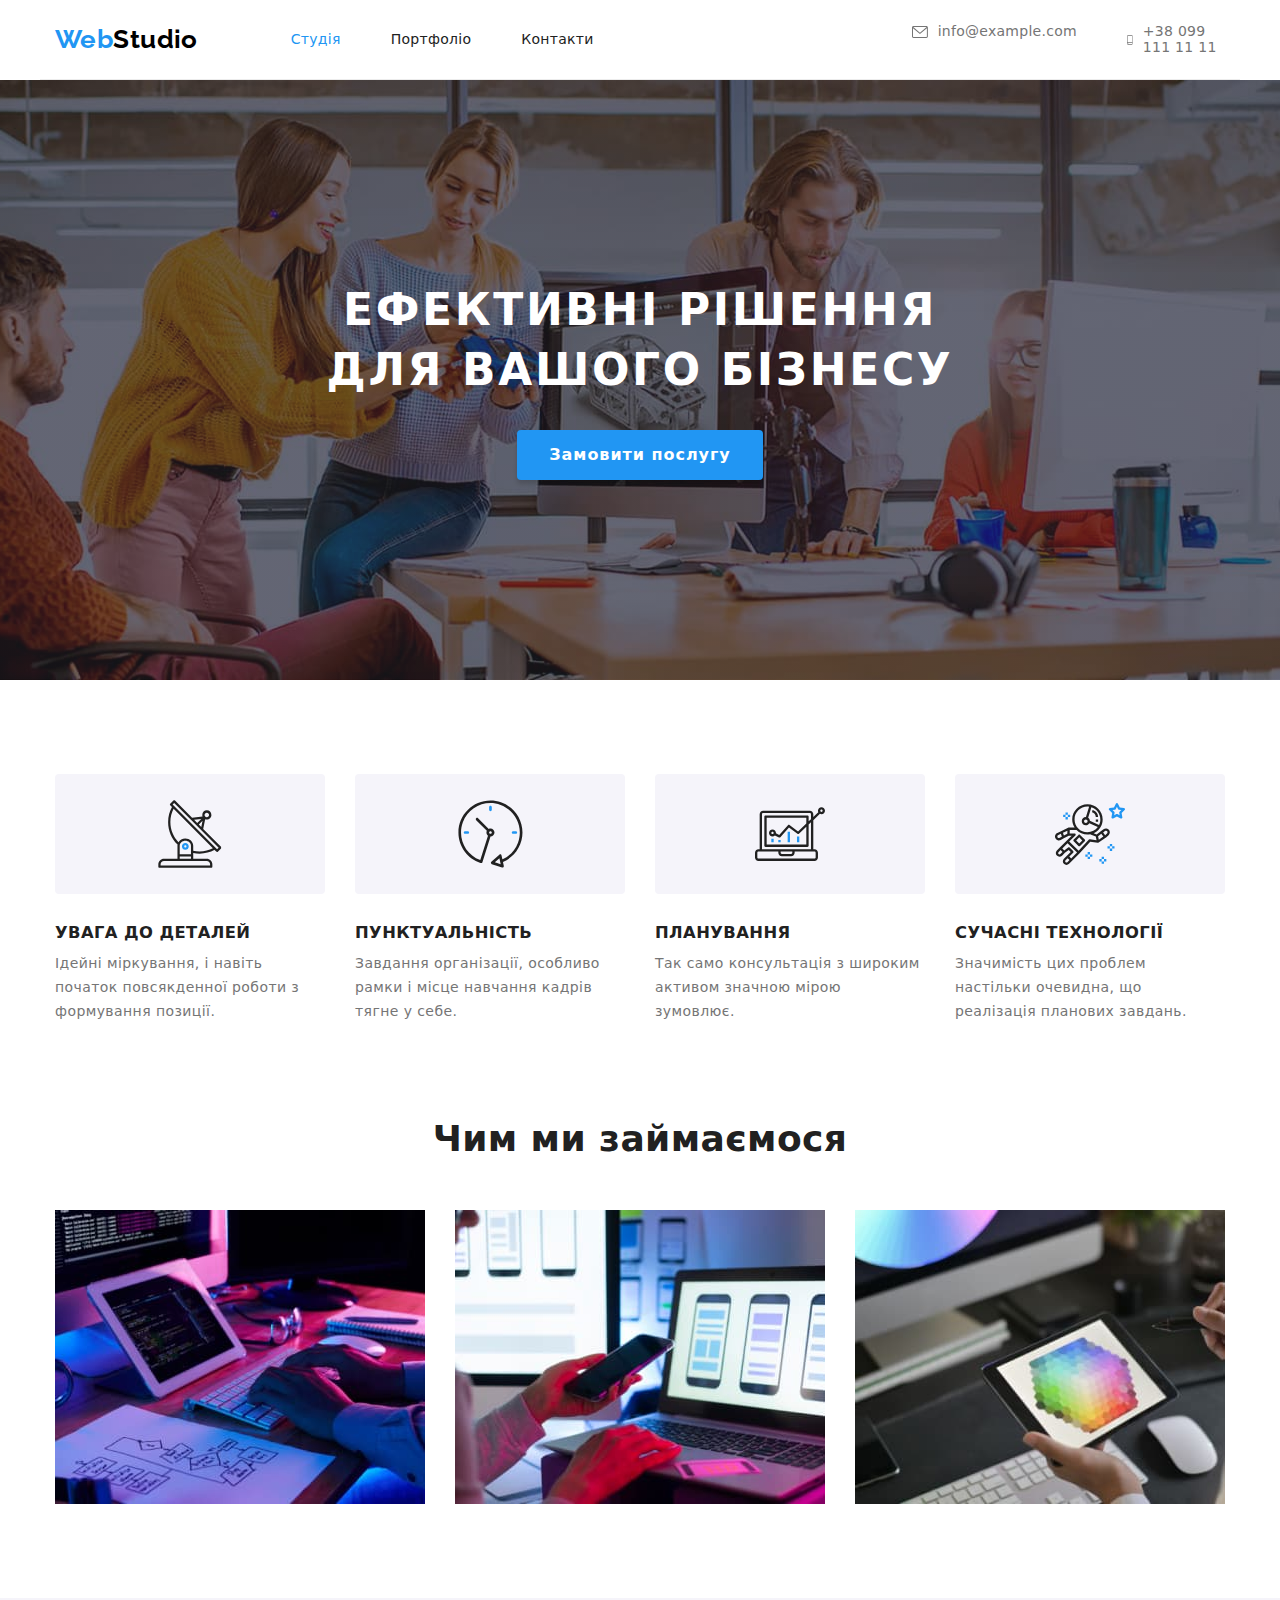
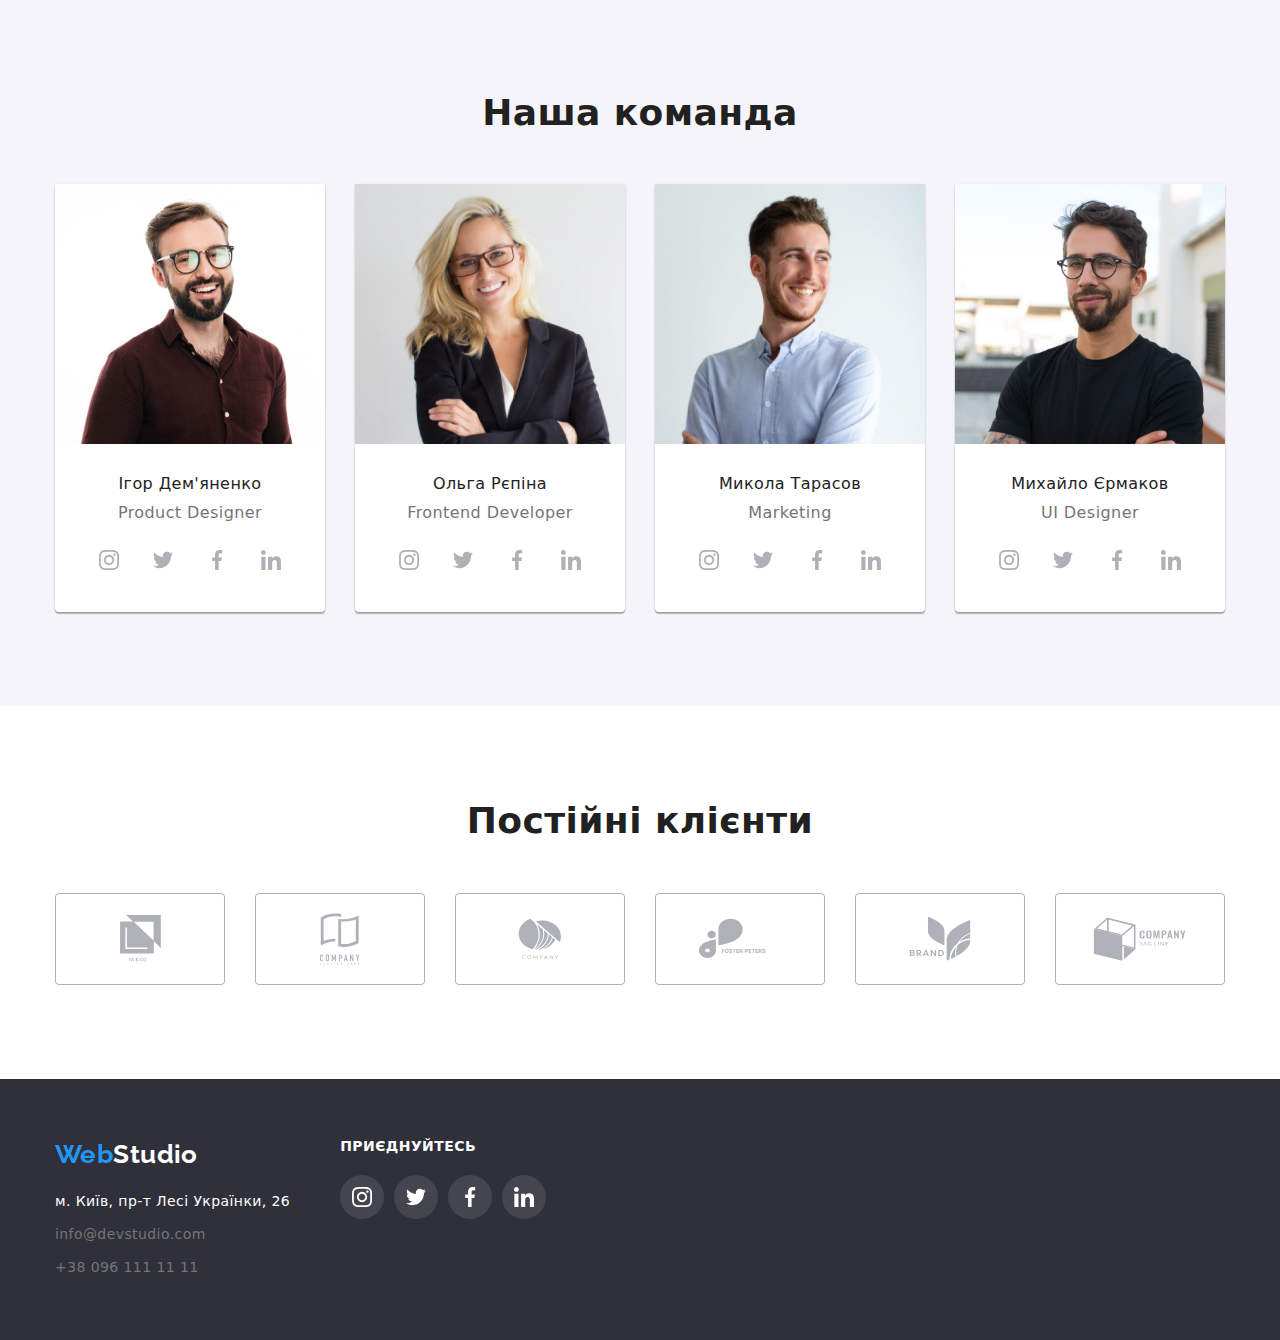
==== index.html @ c43d49aa "commit" ====
<!DOCTYPE html>
<html lang="ua">
    <head>
    <meta charset="UTF-8" />
    <meta http-equiv="X-UA-Compatible" content="IE=edge" />
    <meta name="viewport" content="width=device-width, initial-scale=1.0" />
    <title>Студія</title>
    <link rel="stylesheet" href="./css/main.css">
    <link rel="stylesheet" href="./css/modern-normalize.css"/>
    <link rel="preconnect" href="https://fonts.googleapis.com">
    <link rel="preconnect" href="https://fonts.gstatic.com" crossorigin>
    <link rel="preconnect" href="https://fonts.googleapis.com">
    <link rel="preconnect" href="https://fonts.gstatic.com" crossorigin>
    <link href="https://fonts.googleapis.com/css2?family=Raleway:wght@500;700&family=Roboto:wght@400;500;700;900&display=swap" rel="stylesheet">
    </head>
    <body>
        <header class="header">
            <div class="nav-page conteiner">
            <a href="./index.html" class="logo link"><span>Web</span>Studio</a>
            <nav>
                <ul class="site-nav list">
                    <li><a class="link active" href="./index.html">Студія</a></li>
                    <li><a class="link" href="./Portfolio.html">Портфоліо</a></li>
                    <li><a class="link" href="#">Контакти</a></li>
                </ul>
            </nav>
            <ul class="auth-nav list">
                    <li class="contacts"><a class="link" href="mailto:info@example.com">
                        <svg class="envelope-icon" width="16" height="12">
                            <use href="./Images/sprite.svg#icon-envelope"></use>
                        </svg>
                        info@example.com</a></li>
                    <li class="contacts"><a class="link" href="tel:+380991111111"> 
                        <svg class="smartphone-icon" width="10" height="16">
                            <use href="./Images/sprite.svg#icon-smartphone"></use>
                        </svg>
                        +38 099 111 11 11</a></li>
            </ul>
        </div>
        </header>
        <main>
            <section class="hero">
                <div class="conteiner">
                <h1 class="title">Ефективні рішення для вашого бізнесу</h1>
                <button type="button" class="hero-button">Замовити послугу</button>
                 </div>
            </section>
            <section class="adventages">
                <h2 class="title">Adventages</h2>
                <div class="conteiner">
                <ul class="list">
                    <li class="item">
                        <div class="adventages-icon-bgc">
                            <svg class="adventages-icon" width="63.32" height="70">
                                <use href="/Images/sprite.svg#icon-antena"icon-clock></use>
                                                </svg>
                        </div class="adventages-icon-bgc">
                        <h3 class="name">УВАГА ДО ДЕТАЛЕЙ</h3>
                        <p class="text">Ідейні міркування, і навіть початок повсякденної роботи з формування позиції.</p>
                    </li>
                    <li class="item">
                         <div class="adventages-icon-bgc">
                             <svg class="adventages-icon" width="66.96" height="70">
                                <use href="/Images/sprite.svg#icon-clock">  </use></svg>
                         </div>
                        <h3 class="name">ПУНКТУАЛЬНІСТЬ</h3>
                        <p class="text">Завдання організації, особливо рамки і місце навчання кадрів тягне у себе.</p>
                    </li>
                    <li class="item">
                         <div class="adventages-icon-bgc">
                             <svg class="adventages-icon" width="70" height="70">
                                <use href="/Images/sprite.svg#icon-diagram"></use>
                             </svg>
                         </div>
                        <h3 class="name">ПЛАНУВАННЯ</h3>
                        <p class="text">Так само консультація з широким активом значною мірою зумовлює.</p>
                    </li>
                    <li class="item">
                         <div class="adventages-icon-bgc">
                             <svg class="adventages-icon" width="70" height="70">
                                <use href="/Images/sprite.svg#icon-astronaut"></use>
                             </svg>
                         </div>
                        <h3 class="name">СУЧАСНІ ТЕХНОЛОГІЇ</h3>
                        <p class="text">Значимість цих проблем настільки очевидна, що реалізація планових завдань.</p>
                    </li>
                </ul>
            </div>
            </section>
            <section class="work">
                <div class="conteiner">
                <h2 class="title">Чим ми займаємося</h2>
                <ul class="list">
                    <li class="item"><img src="./Images/ЧимМиЗаймаємось1.jpg" width="370px" alt="Людина працює з кодом"></li>
                    <li class="item"><img src="./Images/ЧимМиЗаймаємось2.jpg" width="370px" alt="Людина оптимізує додаток під мобільні пристрої"></li>
                    <li class="item"><img src="./Images/ЧимМиЗаймаємось3.jpg" width="370px" alt="Людина вибирає кольорову гаму"></li>
                </ul>
            </div>
            </section>
            <section class="team">
                <div class="conteiner">
                <h2 class="title">Наша команда</h2>
                <ul class="list">
                   <li class="card">
                        <img class="item" src="./Images/Ігор.jpg" width="270px" alt="Чоловік">
                        <h3 class="name">Ігор Дем'яненко</h3>
                        <p class="text">Product Designer</p>
                        <ul class="social-link__list list">
                            <li class="social-link__item">
                                <a class="social-link" href="https://www.instagram.com/">
                                    <svg class="social-link__icon"  width="20" height="20">
                                        <use href="./Images/sprite.svg#icon-instagram"></use>
                                    </svg>
                                </a>
                            </li>
                            <li class="social-link__item">
                                <a class="social-link" href="https://twitter.com/">
                                    <svg class="social-link__icon" width="20" height="20">
                                        <use href="./Images/sprite.svg#icon-twitter"></use>
                                    </svg>
                                </a>
                            </li>
                            <li class="social-link__item">
                                <a class="social-link" href="https://uk-ua.facebook.com/">
                                    <svg class="social-link__icon" width="20" height="20">
                                        <use href="./Images/sprite.svg#icon-facebook"></use>
                                    </svg>
                                </a>
                            </li>
                            <li class="social-link__item">
                                <a class="social-link" href="https://ua.linkedin.com/">
                                    <svg class="social-link__icon" width="20" height="20"">
                                        <use href="./Images/sprite.svg#icon-linkedin"></use>
                                    </svg>
                                </a>
                            </li>
                        </ul>
                    </li>
                   <li class="card">
                        <img class="item" src="./Images/Ольга.jpg" width="270px" alt="Жінка">
                        <h3 class="name">Ольга Рєпіна</h3>
                        <p class="text">Frontend Developer</p>
                        <ul class="social-link__list list">
                            <li class="social-link__item">
                                <a class="social-link" href="https://www.instagram.com/">
                                    <svg class="social-link__icon"  width="20" height="20">
                                        <use href="./Images/sprite.svg#icon-instagram"></use>
                                    </svg>
                                </a>
                            </li>
                            <li class="social-link__item">
                                <a class="social-link" href="https://twitter.com/">
                                    <svg class="social-link__icon" width="20" height="20">
                                        <use href="./Images/sprite.svg#icon-twitter"></use>
                                    </svg>
                                </a>
                            </li>
                            <li class="social-link__item">
                                <a class="social-link" href="https://uk-ua.facebook.com/">
                                    <svg class="social-link__icon" width="20" height="20">
                                        <use href="./Images/sprite.svg#icon-facebook"></use>
                                    </svg>
                                </a>
                            </li>
                            <li class="social-link__item">
                                <a class="social-link" href="https://ua.linkedin.com/">
                                    <svg class="social-link__icon" width="20" height="20"">
                                        <use href="./Images/sprite.svg#icon-linkedin"></use>
                                    </svg>
                                </a>
                            </li>
                        </ul>
                    </li>
                   <li class="card">
                        <img class="item" src="./Images/Микола.jpg" width="270px" alt="Чоловік">
                        <h3 class="name">Микола Тарасов </h3>
                        <p class="text">Marketing</p>
                        <ul class="social-link__list list">
                            <li class="social-link__item">
                                <a class="social-link" href="https://www.instagram.com/">
                                    <svg class="social-link__icon"  width="20" height="20">
                                        <use href="./Images/sprite.svg#icon-instagram"></use>
                                    </svg>
                                </a>
                            </li>
                            <li class="social-link__item">
                                <a class="social-link" href="https://twitter.com/">
                                    <svg class="social-link__icon" width="20" height="20">
                                        <use href="./Images/sprite.svg#icon-twitter"></use>
                                    </svg>
                                </a>
                            </li>
                            <li class="social-link__item">
                                <a class="social-link" href="https://uk-ua.facebook.com/">
                                    <svg class="social-link__icon" width="20" height="20">
                                        <use href="./Images/sprite.svg#icon-facebook"></use>
                                    </svg>
                                </a>
                            </li>
                            <li class="social-link__item">
                                <a class="social-link" href="https://ua.linkedin.com/">
                                    <svg class="social-link__icon" width="20" height="20"">
                                        <use href="./Images/sprite.svg#icon-linkedin"></use>
                                    </svg>
                                </a>
                            </li>
                        </ul>

                    </li>
                  <li class="card">
                        <img class="item" src="./Images/Михайло.jpg" width="270px" alt="Чоловік">
                        <h3 class="name">Михайло Єрмаков</h3>
                        <p class="text">UI Designer</p>
                        <ul class="social-link__list list">
                            <li class="social-link__item">
                                <a class="social-link" href="https://www.instagram.com/">
                                    <svg class="social-link__icon"  width="20" height="20">
                                        <use href="./Images/sprite.svg#icon-instagram"></use>
                                    </svg>
                                </a>
                            </li>
                            <li class="social-link__item">
                                <a class="social-link" href="https://twitter.com/">
                                    <svg class="social-link__icon" width="20" height="20">
                                        <use href="./Images/sprite.svg#icon-twitter"></use>
                                    </svg>
                                </a>
                            </li>
                            <li class="social-link__item">
                                <a class="social-link" href="https://uk-ua.facebook.com/">
                                    <svg class="social-link__icon" width="20" height="20">
                                        <use href="./Images/sprite.svg#icon-facebook"></use>
                                    </svg>
                                </a>
                            </li>
                            <li class="social-link__item">
                                <a class="social-link" href="https://ua.linkedin.com/">
                                    <svg class="social-link__icon" width="20" height="20">
                                        <use href="./Images/sprite.svg#icon-linkedin"></use>
                                    </svg>
                                </a>
                            </li>
                        </ul>
                    </li>
                </ul>
            </div>
            </section>
            <section class="clients">
                <div class="conteiner">
                    <h2 class="title">Постійні клієнти</h2>
                <ul class="list">
                    <li class="clients-list__item">
                        <svg width="41" height="46.7">
                            <use href="/Images/sprite.svg#icon-client1"></use>
                        </svg>
                    </li>
                    <li class="clients-list__item">
                        <svg width="40" height="52">
                            <use href="/Images/sprite.svg#icon-client2"></use>
                        </svg>
                    </li>
                    <li class="clients-list__item">
                        <svg width="43.46" height="41.18">
                            <use href="/Images/sprite.svg#icon-client3"></use>
                        </svg>
                    </li>
                    <li class="clients-list__item">
                        <svg width="84.44" height="40.62">
                            <use href="/Images/sprite.svg#icon-client4"></use>
                        </svg>
                    </li>
                    <li class="clients-list__item">
                        <svg width="62.54" height="45.43">
                            <use href="/Images/sprite.svg#icon-client5"></use>
                        </svg>
                    </li>
                    <li class="clients-list__item">
                        <svg width="93.79" height="43.94">
                            <use href="/Images/sprite.svg#icon-client6"></use>
                        </svg>
                    </li>
                </ul>
            </div>
            </section>
        </main>
        <footer class="footer">
            <div class="conteiner">
            <div class="footer-address">
            <a href="./index.html" class="logo-footer link"><span>Web</span>Studio</a>
            <address class="address"> 
               <a class="map link" href="Google map" target="_blank"> м. Київ, пр-т Лесі Українки, 26</a> 
               <a class="link" href="mailto:info@devstudio.com">info@devstudio.com</a> 
               <a class="link" href="tel:+380961111111">  +38 096 111 11 11</a>
            </address>
            </div>
            <div class="footer-link">
                <h2 class="call">приєднуйтесь</h2>
                <ul class="footer-link__list list">
                    <li>
                        <a class="footer-link__item" href="https://www.instagram.com/">
                            <svg class="footer-link__icon"  width="20" height="20">
                                <use href="./Images/sprite.svg#icon-instagram"></use>
                            </svg>
                        </a>
                    </li>
                    <li>
                        <a class="footer-link__item" href="https://twitter.com/">
                            <svg class="footer-link__icon" width="20" height="20">
                                <use href="./Images/sprite.svg#icon-twitter"></use>
                            </svg>
                        </a>
                    </li>
                    <li>
                        <a class="footer-link__item" href="https://uk-ua.facebook.com/">
                            <svg class="footer-link__icon" width="20" height="20">
                                <use href="./Images/sprite.svg#icon-facebook"></use>
                            </svg>
                        </a>
                    </li>
                    <li>
                        <a class="footer-link__item" href="https://ua.linkedin.com/">
                            <svg class="footer-link__icon" width="20" height="20">
                                <use href="./Images/sprite.svg#icon-linkedin"></use>
                            </svg>
                        </a>
                    </li>
                </ul>
            </div>
        </div>
        </footer>
    </body>
</html>
---- css/main.css ----
:root {
    --primary-text-color: #757575;
    --primary-black-color: #212121;
    --primary-white-color: #FFFFFF;
    --secondary-black-color: #000000;
    --accent-color: #2196F3;
    --white-bgc-color: #FFFFFF;
    --primary-bgc-color: #2F303A;
    --secondary-bgc-color: #F5F4FA; 
    --button-color: #2196F3;
}

body{
    margin: 0 auto;

    color: var(--primary-text-color);
    font-family: roboto,sans-serif;
    font-weight: 400;
    font-size: 14px;
    line-height: 1.7;
    letter-spacing: 0.03em;
    font-style: normal;
}
   
h1,
h2,
h3,
h4,
h5,
h6,
p,
ul {
    margin: 0;
    padding: 0;
}

button {
    border: 0;
}

img {
    display: block;
}

*
::before, 
::after {
    box-sizing: border-box;
}

.list {
    list-style: none;
}

.link {
    text-decoration: none;
}

/* Header */

.conteiner, .menu-conteiner, .examples-conteiner {
    width: 1200px;
    padding-left: 15px;
    padding-right: 15px;
    margin:0 auto;
}

.header {
    background-color: var(--white-bgc-color);

}

.header .conteiner {
    height: 80px;
    align-items: center;
}

.nav-page {
    display: flex;
    flex-direction: row;
    border-bottom: 1px solid #ECECEC;
}

.logo {
    font-family: raleway, sans-serif;
    font-style: normal;
    font-weight: 700;
    font-size: 26px;
    line-height: 1.19;
    color: var(--secondary-black-color);

    margin-top: auto;
    margin-bottom: auto;
    margin-right: 93px;
}

span {
    color: var(--accent-color);
}

.site-nav {
    display: flex;
    flex-direction: row;
    padding-left: 0px;
    margin-top: auto;
    margin-bottom: auto;
}

.site-nav > li:not(:last-child) {
    margin-right: 50px;
}

.site-nav .link {
    font-weight: 500;
    line-height: 1.14;
    letter-spacing: 0.02em;

    color: var(--primary-black-color);
}

.site-nav .active {
    color: var(--accent-color);
}

.auth-nav {
    display: flex;
    flex-direction: row;
    padding-left: 0px;
    margin-left: 318px;
    margin-top: auto;
    margin-bottom: auto;
}

.auth-nav > li:not(:last-child) {
    margin-right: 50px;
}

.site-nav .link:hover,
.site-nav .link:focus {
    color: var(--accent-color);
}

.auth-nav .link {
    display: flex;
    justify-content: center;
    align-items: center;
    font-weight: 500;
    line-height: 1.14;
    letter-spacing: 0.02em;

    color: var(--primary-text-color);
}

.auth-nav .envelope-icon,
.auth-nav .smartphone-icon{
    margin-right: 10px;
    fill: var(--primary-text-color);
}

.auth-nav .link:hover,
.auth-nav .link:focus{
    color: var(--accent-color);
}

.auth-nav li:hover .envelope-icon,
.auth-nav li:hover .smartphone-icon {
    fill: var(--accent-color);
}

.auth-nav li:focus .envelope-icon,
.auth-nav li:focus .smartphone-icon {
    fill: var(--accent-color);
}


/* HERO */

.hero {
    display: flex;
    flex-direction: column;
    align-items: center;
   
    background-color: var(--secondary-black-color);
    background-image: linear-gradient(
        rgba(47, 48, 58, 0.4),
        rgba(47, 48, 58, 0.4)
      ), url(/Images/bgc-hero.jpg);
    background-repeat: no-repeat;
    background-position: center;
    background-size: cover;
}

.hero .conteiner {
    display: flex;
    align-items: center;
    flex-wrap: nowrap;
    flex-direction: column;

    margin-top: 200px;
    margin-bottom: 200px;
}

.hero .title {
    font-style: normal;
    font-weight: 900;
    font-size: 44px;
    line-height: 1.36;
    letter-spacing: 0.06em;
    text-align: center;
    text-transform: uppercase;

    color: var(--primary-white-color);
    margin-top: 0px;
    margin-bottom: 30px;
    max-width: 696px;
}

.hero-button {
    display: flex;
    align-items: center;
    text-align: center;
    padding: 10px 32px;
    background-color: var(--button-color);
    box-shadow: 0px 4px 4px rgba(0, 0, 0, 0.15);
    border-radius: 4px;
    
    font-weight: 700;
    font-style: normal;
    font-size: 16px;
    line-height: 1.88;
    letter-spacing: 0.06em;
    
    color: var(--primary-white-color);
    cursor: pointer;
}

/* Adventages */

.adventages {
    margin-top: 94px;
    margin-bottom: 94px;
 }

.adventages .list {
    display: flex;
    flex-direction: row;
    padding-left: 0;
    margin: 0;
}

.adventages .item {
    width: 270px;
}

.adventages .adventages-icon-bgc {
    display: flex;
    align-items: center;
    justify-content: center;
    height: 120px;
    background-color: var(--secondary-bgc-color);
    border-radius: 4px;
    margin-bottom: 30px;
}

.adventages .item:not(:first-child) {
    margin-left: 30px;
}

.adventages .title {
    display: none;
}

.adventages .name {
    margin-top: 0;
    margin-bottom: 10px;

    font-weight: 700;
    line-height: 1.14;
 
    color: var(--primary-black-color);
    text-transform: uppercase;
}

.adventages .text {
    line-height: 1.71;
    margin: 0;
}

/* WORK */

.work {
    background-color: var(--white-bgc-color);
    margin-bottom: 94px;
}

.work .title {
    margin-top: 0;
    margin-bottom: 50px;
    text-align: center;

    font-weight: 700;
    font-size: 36px;
    line-height: 1.17;

    color: var(--primary-black-color);
}

.work .list {
    display: flex;
    flex-direction: row;
    padding-left: 0;
    margin-top: 0;
    margin-bottom: 0;
}

.work .item:not(:first-child){
    margin-left: 30px;
}

/* TEAM */

.team {
    padding-top: 94px;
    padding-bottom: 94px;
    background-color: var(--secondary-bgc-color);
}

.team .title {
    margin-top: 0;
    margin-bottom: 50px;
    font-weight: 700;
    font-size: 36px;
    line-height: 1.17;
    text-align: center;

    color: var(--primary-black-color);
}

.team .list {
    display: flex;
    flex-direction: row;
}

.team .card {
    display: inline-block;
    background-color: var(--white-bgc-color);
    box-shadow: 0px 1px 3px rgba(0, 0, 0, 0.12), 0px 1px 1px rgba(0, 0, 0, 0.14), 0px 2px 1px rgba(0, 0, 0, 0.2);
    border-radius: 0px 0px 4px 4px;
}

.team .card:not(:first-child){
    margin-left: 30px;
}

.team .name {
    margin-top: 30px;
    margin-bottom: 10px;

    font-style: normal;
    font-weight: 500;
    font-size: 16px;
    line-height: 1.19;
    text-align: center;

    color: var(--primary-black-color)
}

.team .text {
    padding-bottom: 16px;
    margin-top: 0px;

    font-style: normal;
    font-weight: 400;
    font-size: 16px;
    line-height: 1.19;
    text-align: center;
}

.social-link__list{
    display: flex;
    justify-content: center;
    margin-bottom: 30px;
}

.social-link {
    display: flex;
    align-items: center;
    justify-content: center;
    width: 44px;
    height: 44px;
}

.social-link__list .social-link__item:hover,
.social-link__list .social-link__item:focus {
    background-color: var(--accent-color);
    background-size: 44px 44px;
    border-radius: 50%;
}

.social-link__list .social-link__item:not(:last-child) {
    margin-right: 10px;
}

.social-link__list .social-link__icon {
    fill: #AFB1B8;
}

.social-link__list li:hover .social-link__icon,
.social-link__list li:focus .social-link__icon {
    fill: var(--primary-white-color);
}

/* CLIENTS */

.clients {
    padding-top: 94px;
    padding-bottom: 94px;
}

.clients .title {
    font-weight: 700;
    font-size: 36px;
    line-height: 1.17;
    text-align: center;
    color: var(--primary-black-color);
    margin-bottom: 50px;
}

.clients .list {
    display: flex;
    justify-content: center;
    align-self: center;
}

.clients-list__item {
    display: flex;
    justify-content: center;
    align-items: center;
    width: 172px;
    height: 92px;
    border: 1px solid #AFB1B8;
    border-radius: 4px;
    fill: #AFB1B8;
}

.clients-list__item:hover,
.clients-list__item:focus {
    fill: var(--accent-color);
    border-color: var(--accent-color);
}

.clients-list__item:not(:last-child) {
    margin-right: 30px;
}

/* FOOTER */

.footer {
    
    background-color: var(--primary-bgc-color);
    padding-top: 60px;
    padding-bottom: 60px;
}

.footer .conteiner {
    display: flex;
}

.footer .adress{
    margin-top: 20px;
    font-style: normal;
}

.footer .logo-footer {
    font-family: raleway, sans-serif;
    font-style: normal;
    font-weight: 700;
    font-size: 26px;
    line-height: 1.19;
    color: var(--primary-white-color);
}

.address {
    display: flex;
    flex-direction: column;
    margin-top: 20px;
    margin-right: 50px;
}

.address .map.link {
    line-height: 1.71;
    color: var(--primary-white-color);
}

.address .link{
    font-family: inherit;
    font-style: normal;
    line-height: 1.71;
    color: var(--primary-text-color);
}

.address .link:not(:last-child) {
    margin-bottom: 9px;
}

.address .link:hover,
.address .link:focus {
    color: var(--accent-color);
}

.footer-link {
    display: flex;
    flex-direction: column;
}

.footer-link .call {
    font-size: 14px;
    font-weight: 700;
    line-height: 1.14;
    text-transform: uppercase;
    margin-bottom: 20px;
    color: var(--primary-white-color);
}

.footer-link__list {
    display: flex;
    justify-content: center;
    align-self: center;
}

.footer-link__item {
    display: flex;
    align-items: center;
    justify-content: center;
    width: 44px;
    height: 44px;
    fill: var(--primary-white-color);
    border-radius: 50%;
    background-size: 44px 44px;
    background-color: rgba(255, 255, 255, 0.1);
}

.footer-link__list li:not(:last-child) {
    margin-right: 10px;
}

.footer-link__list .footer-link__item:hover,
.footer-link__list .footer-link__item:focus {
    background-color: var(--accent-color);
    background-size: 44px 44px;
    border-radius: 50%;
}


/* PORTFOLIO */

.portfolio {
    margin-top: 94px;
    margin-bottom: 94px;
}

.menu-conteiner .list{
    display: flex;
    justify-content: center;
    margin-top: 94px;

    font-family: roboto,sans-serif;
    font-weight: 400;
    font-size: 14px;
    line-height: 1.7;
    letter-spacing: 0.03em;
    font-style: normal; 
}

.menu-conteiner .list > li:not(:last-child) {
    margin-right: 8px;
}

.menu-conteiner .menu-button {
    font-weight: 500;
    font-size: 16px;
    line-height: 1.62;
    text-align: center;
    border: 0;

    color: var(--primary-black-color);
    border-color: var(--secondary-bgc-color);

    background: var(--secondary-bgc-color);
    box-shadow: 0px 3px 1px rgba(0, 0, 0, 0.1), 0px 1px 2px rgba(0, 0, 0, 0.08), 0px 2px 2px rgba(0, 0, 0, 0.12);
    border-radius: 4px;
}


.menu-conteiner .menu-button:hover,
.menu-conteiner .menu-button:focus {
    background-color: var(--accent-color);
    color: var(--primary-white-color);
    box-shadow: 0px 3px 1px rgba(0, 0, 0, 0.1), 0px 1px 2px rgba(0, 0, 0, 0.08), 0px 2px 2px rgba(0, 0, 0, 0.12);
}

.menu-conteiner .menu-button.active {

    color: var(--primary-white-color);
    background-color: var(--accent-color);
    border-color: var(--button-color);
    box-shadow: 0px 3px 1px rgba(0, 0, 0, 0.1), 0px 1px 2px rgba(0, 0, 0, 0.08), 0px 2px 2px rgba(0, 0, 0, 0.12);
}

.portfolio .examples {
    display: flex;
    flex-direction: row;
    align-self: center;
    flex-wrap: wrap;
    padding-top: 50px;
    padding-left: 0;
    margin: 0;
}

.portfolio .card{
    margin-right: 30px;
    margin-bottom: 30px;
    width: 372px;
    border: 1px solid #EEEEEE;
}

.portfolio .card:nth-child(3n) {
    margin-right: 0;
}

.portfolio .card:nth-child(n+6) {
    margin-bottom: 0px;
}

.examples .card {
    background-color: var(--primary-white-color);
    width: 370px;
}

.examples .card-img {
    display: block;
}

.examples .card-text {
    padding-top: 20px;
    padding-bottom: 20px;
    padding-left: 24px;
    padding-right: 24px;
}

.examples .title {
    margin-top: 0;
    font-style: normal;
    font-weight: 700;
    font-size: 18px;
    line-height: 2.00;
    letter-spacing: 0.06em;

    color: var(--primary-black-color);
}

.examples .text {
    margin-bottom: 0;
    font-size: 16px;
    line-height: 1.88;
}
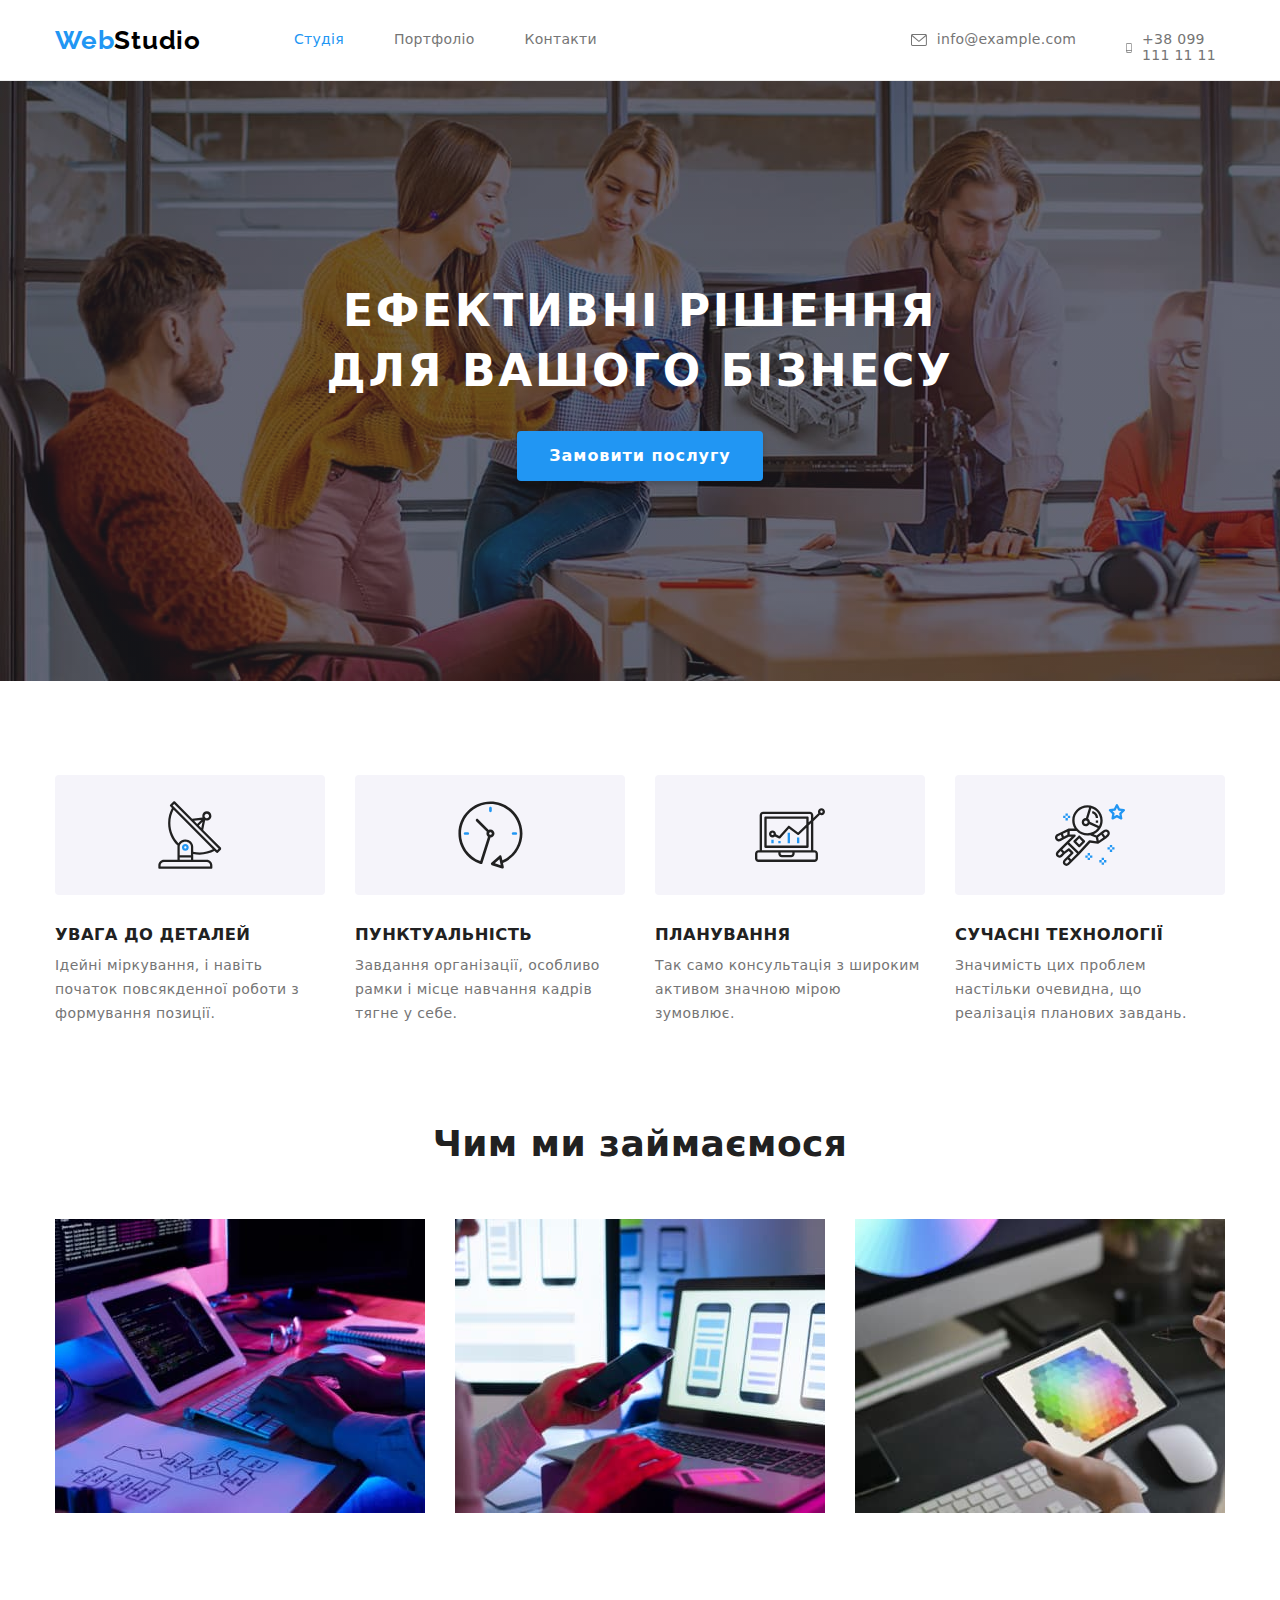
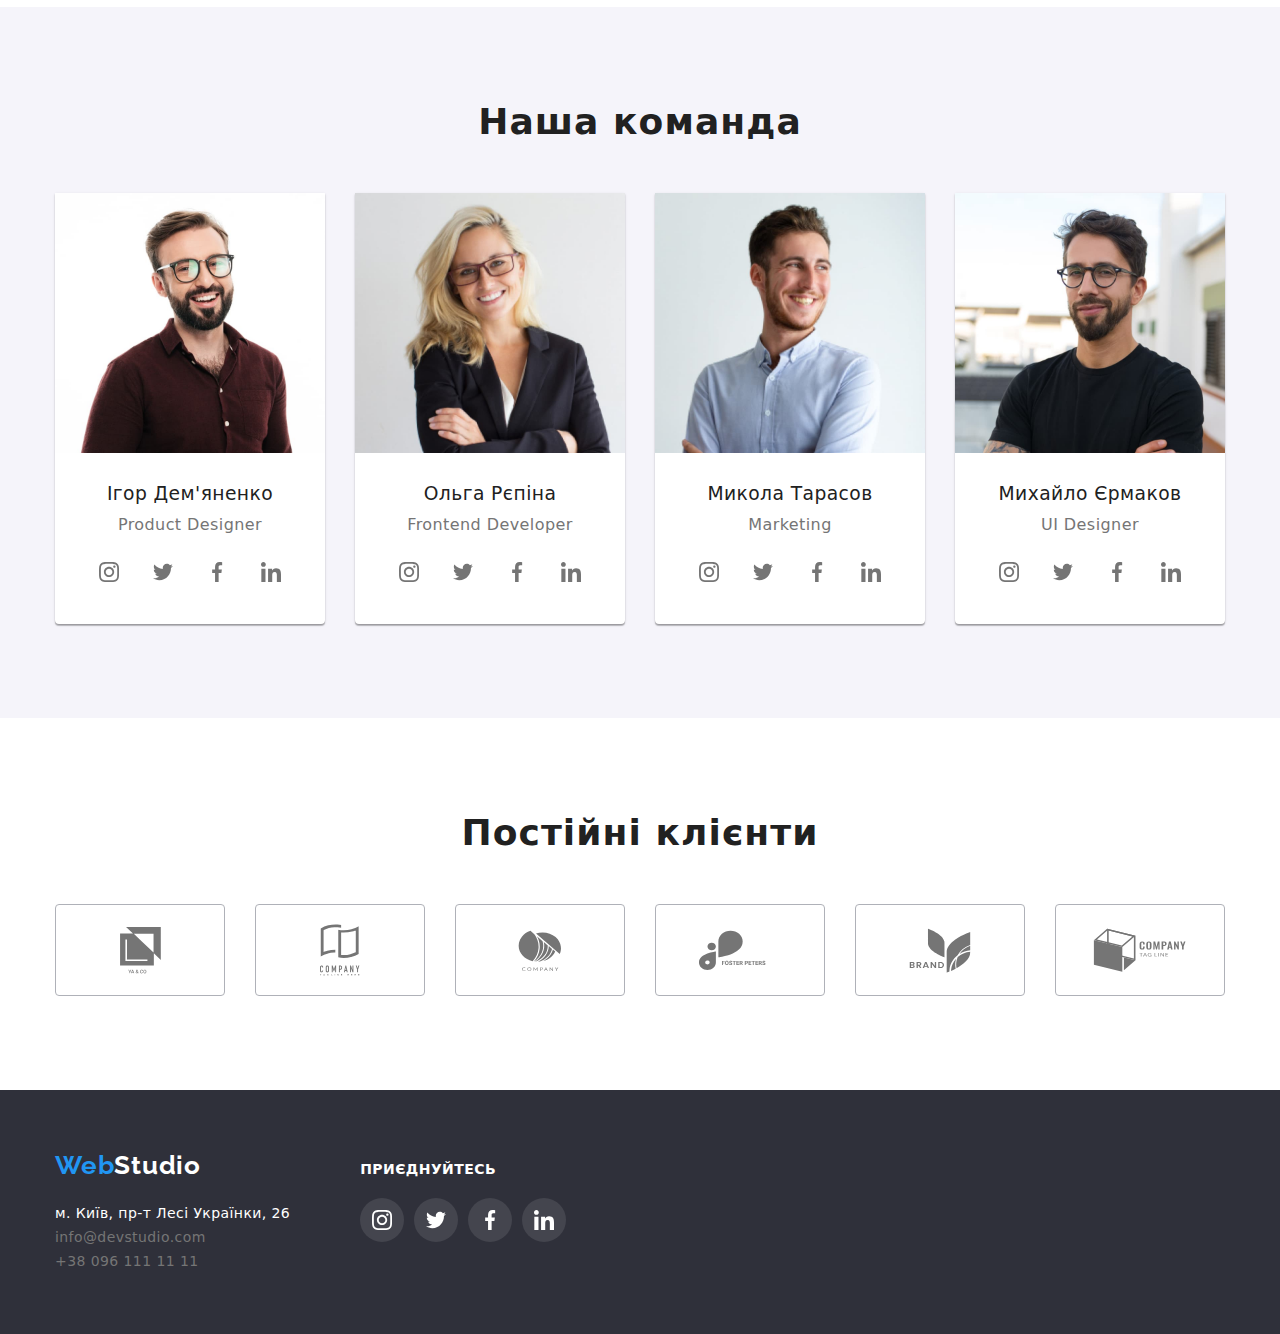
==== commit c4ca0c83: "commit" ====
--- a/index.html
+++ b/index.html
@@ -16,22 +16,22 @@
     <body>
         <header class="header">
             <div class="nav-page conteiner">
-            <a href="./index.html" class="logo link"><span>Web</span>Studio</a>
+            <a href="./index.html" class="nav-logo__link"><span>Web</span>Studio</a>
             <nav>
-                <ul class="site-nav list">
-                    <li><a class="link active" href="./index.html">Студія</a></li>
-                    <li><a class="link" href="./Portfolio.html">Портфоліо</a></li>
-                    <li><a class="link" href="#">Контакти</a></li>
+                <ul class="site-nav__list">
+                    <li><a class="site-nav__link active" href="./index.html">Студія</a></li>
+                    <li><a class="site-nav__link" href="./Portfolio.html">Портфоліо</a></li>
+                    <li><a class="site-nav__link" href="#">Контакти</a></li>
                 </ul>
             </nav>
-            <ul class="auth-nav list">
-                    <li class="contacts"><a class="link" href="mailto:info@example.com">
-                        <svg class="envelope-icon" width="16" height="12">
+            <ul class="auth-nav__list">
+                    <li class="auth-nav__item"><a class="auth-nav__link" href="mailto:info@example.com">
+                        <svg class="auth-nav__envelope-icon" width="16" height="12">
                             <use href="./Images/sprite.svg#icon-envelope"></use>
                         </svg>
                         info@example.com</a></li>
-                    <li class="contacts"><a class="link" href="tel:+380991111111"> 
-                        <svg class="smartphone-icon" width="10" height="16">
+                    <li class="auth-nav__item"><a class="auth-nav__link" href="tel:+380991111111"> 
+                        <svg class="auth-nav__smartphone-icon" width="10" height="16">
                             <use href="./Images/sprite.svg#icon-smartphone"></use>
                         </svg>
                         +38 099 111 11 11</a></li>
@@ -41,94 +41,94 @@
         <main>
             <section class="hero">
                 <div class="conteiner">
-                <h1 class="title">Ефективні рішення для вашого бізнесу</h1>
+                <h1 class="hero-title">Ефективні рішення для вашого бізнесу</h1>
                 <button type="button" class="hero-button">Замовити послугу</button>
                  </div>
             </section>
             <section class="adventages">
-                <h2 class="title">Adventages</h2>
-                <div class="conteiner">
-                <ul class="list">
-                    <li class="item">
+                <h2 class="adventages-title">Adventages</h2>
+                <div class="conteiner">
+                <ul class="adventages-list">
+                    <li class="adventages-list__item">
                         <div class="adventages-icon-bgc">
                             <svg class="adventages-icon" width="63.32" height="70">
                                 <use href="/Images/sprite.svg#icon-antena"icon-clock></use>
-                                                </svg>
+                                    </svg>
                         </div class="adventages-icon-bgc">
-                        <h3 class="name">УВАГА ДО ДЕТАЛЕЙ</h3>
-                        <p class="text">Ідейні міркування, і навіть початок повсякденної роботи з формування позиції.</p>
-                    </li>
-                    <li class="item">
+                        <h3 class="adventages-list__name">УВАГА ДО ДЕТАЛЕЙ</h3>
+                        <p class="adventages-list__text">Ідейні міркування, і навіть початок повсякденної роботи з формування позиції.</p>
+                    </li>
+                    <li class="adventages-list__item">
                          <div class="adventages-icon-bgc">
                              <svg class="adventages-icon" width="66.96" height="70">
                                 <use href="/Images/sprite.svg#icon-clock">  </use></svg>
                          </div>
-                        <h3 class="name">ПУНКТУАЛЬНІСТЬ</h3>
-                        <p class="text">Завдання організації, особливо рамки і місце навчання кадрів тягне у себе.</p>
-                    </li>
-                    <li class="item">
+                        <h3 class="adventages-list__name">ПУНКТУАЛЬНІСТЬ</h3>
+                        <p class="adventages-list__text">Завдання організації, особливо рамки і місце навчання кадрів тягне у себе.</p>
+                    </li>
+                    <li class="adventages-list__item">
                          <div class="adventages-icon-bgc">
                              <svg class="adventages-icon" width="70" height="70">
                                 <use href="/Images/sprite.svg#icon-diagram"></use>
                              </svg>
                          </div>
-                        <h3 class="name">ПЛАНУВАННЯ</h3>
-                        <p class="text">Так само консультація з широким активом значною мірою зумовлює.</p>
-                    </li>
-                    <li class="item">
+                        <h3 class="adventages-list__name">ПЛАНУВАННЯ</h3>
+                        <p class="adventages-list__text">Так само консультація з широким активом значною мірою зумовлює.</p>
+                    </li>
+                    <li class="adventages-list__item">
                          <div class="adventages-icon-bgc">
                              <svg class="adventages-icon" width="70" height="70">
                                 <use href="/Images/sprite.svg#icon-astronaut"></use>
                              </svg>
                          </div>
-                        <h3 class="name">СУЧАСНІ ТЕХНОЛОГІЇ</h3>
-                        <p class="text">Значимість цих проблем настільки очевидна, що реалізація планових завдань.</p>
+                        <h3 class="adventages-list__name">СУЧАСНІ ТЕХНОЛОГІЇ</h3>
+                        <p class="adventages-list__text">Значимість цих проблем настільки очевидна, що реалізація планових завдань.</p>
                     </li>
                 </ul>
             </div>
             </section>
             <section class="work">
                 <div class="conteiner">
-                <h2 class="title">Чим ми займаємося</h2>
-                <ul class="list">
-                    <li class="item"><img src="./Images/ЧимМиЗаймаємось1.jpg" width="370px" alt="Людина працює з кодом"></li>
-                    <li class="item"><img src="./Images/ЧимМиЗаймаємось2.jpg" width="370px" alt="Людина оптимізує додаток під мобільні пристрої"></li>
-                    <li class="item"><img src="./Images/ЧимМиЗаймаємось3.jpg" width="370px" alt="Людина вибирає кольорову гаму"></li>
+                <h2 class="work-title">Чим ми займаємося</h2>
+                <ul class="work-list">
+                    <li class="work-item"><img src="./Images/ЧимМиЗаймаємось1.jpg" width="370px" alt="Людина працює з кодом"></li>
+                    <li class="work-item"><img src="./Images/ЧимМиЗаймаємось2.jpg" width="370px" alt="Людина оптимізує додаток під мобільні пристрої"></li>
+                    <li class="work-item"><img src="./Images/ЧимМиЗаймаємось3.jpg" width="370px" alt="Людина вибирає кольорову гаму"></li>
                 </ul>
             </div>
             </section>
             <section class="team">
                 <div class="conteiner">
-                <h2 class="title">Наша команда</h2>
-                <ul class="list">
-                   <li class="card">
-                        <img class="item" src="./Images/Ігор.jpg" width="270px" alt="Чоловік">
-                        <h3 class="name">Ігор Дем'яненко</h3>
-                        <p class="text">Product Designer</p>
-                        <ul class="social-link__list list">
-                            <li class="social-link__item">
-                                <a class="social-link" href="https://www.instagram.com/">
+                <h2 class="team-title">Наша команда</h2>
+                <ul class="team-list">
+                   <li class="team-card">
+                        <img class="team-card__item" src="./Images/Ігор.jpg" width="270px" alt="Чоловік">
+                        <h3 class="team-card__name">Ігор Дем'яненко</h3>
+                        <p class="team-card__text">Product Designer</p>
+                        <ul class="social-link__list">
+                            <li class="social-link">
+                                <a class="social-link__item" href="https://www.instagram.com/">
                                     <svg class="social-link__icon"  width="20" height="20">
                                         <use href="./Images/sprite.svg#icon-instagram"></use>
                                     </svg>
                                 </a>
                             </li>
-                            <li class="social-link__item">
-                                <a class="social-link" href="https://twitter.com/">
+                            <li class="social-link">
+                                <a class="social-link__item" href="https://twitter.com/">
                                     <svg class="social-link__icon" width="20" height="20">
                                         <use href="./Images/sprite.svg#icon-twitter"></use>
                                     </svg>
                                 </a>
                             </li>
-                            <li class="social-link__item">
-                                <a class="social-link" href="https://uk-ua.facebook.com/">
+                            <li class="social-link">
+                                <a class="social-link__item" href="https://uk-ua.facebook.com/">
                                     <svg class="social-link__icon" width="20" height="20">
                                         <use href="./Images/sprite.svg#icon-facebook"></use>
                                     </svg>
                                 </a>
                             </li>
-                            <li class="social-link__item">
-                                <a class="social-link" href="https://ua.linkedin.com/">
+                            <li class="social-link">
+                                <a class="social-link__item" href="https://ua.linkedin.com/">
                                     <svg class="social-link__icon" width="20" height="20"">
                                         <use href="./Images/sprite.svg#icon-linkedin"></use>
                                     </svg>
@@ -136,34 +136,34 @@
                             </li>
                         </ul>
                     </li>
-                   <li class="card">
-                        <img class="item" src="./Images/Ольга.jpg" width="270px" alt="Жінка">
-                        <h3 class="name">Ольга Рєпіна</h3>
-                        <p class="text">Frontend Developer</p>
-                        <ul class="social-link__list list">
-                            <li class="social-link__item">
-                                <a class="social-link" href="https://www.instagram.com/">
+                    <li class="team-card">
+                        <img class="team-card__item" src="./Images/Ольга.jpg" width="270px" alt="Чоловік">
+                        <h3 class="team-card__name">Ольга Рєпіна</h3>
+                        <p class="team-card__text">Frontend Developer</p>
+                        <ul class="social-link__list">
+                            <li class="social-link">
+                                <a class="social-link__item" href="https://www.instagram.com/">
                                     <svg class="social-link__icon"  width="20" height="20">
                                         <use href="./Images/sprite.svg#icon-instagram"></use>
                                     </svg>
                                 </a>
                             </li>
-                            <li class="social-link__item">
-                                <a class="social-link" href="https://twitter.com/">
+                            <li class="social-link">
+                                <a class="social-link__item" href="https://twitter.com/">
                                     <svg class="social-link__icon" width="20" height="20">
                                         <use href="./Images/sprite.svg#icon-twitter"></use>
                                     </svg>
                                 </a>
                             </li>
-                            <li class="social-link__item">
-                                <a class="social-link" href="https://uk-ua.facebook.com/">
+                            <li class="social-link">
+                                <a class="social-link__item" href="https://uk-ua.facebook.com/">
                                     <svg class="social-link__icon" width="20" height="20">
                                         <use href="./Images/sprite.svg#icon-facebook"></use>
                                     </svg>
                                 </a>
                             </li>
-                            <li class="social-link__item">
-                                <a class="social-link" href="https://ua.linkedin.com/">
+                            <li class="social-link">
+                                <a class="social-link__item" href="https://ua.linkedin.com/">
                                     <svg class="social-link__icon" width="20" height="20"">
                                         <use href="./Images/sprite.svg#icon-linkedin"></use>
                                     </svg>
@@ -171,71 +171,70 @@
                             </li>
                         </ul>
                     </li>
-                   <li class="card">
-                        <img class="item" src="./Images/Микола.jpg" width="270px" alt="Чоловік">
-                        <h3 class="name">Микола Тарасов </h3>
-                        <p class="text">Marketing</p>
-                        <ul class="social-link__list list">
-                            <li class="social-link__item">
-                                <a class="social-link" href="https://www.instagram.com/">
+                    <li class="team-card">
+                        <img class="team-card__item" src="./Images/Микола.jpg" width="270px" alt="Чоловік">
+                        <h3 class="team-card__name">Микола Тарасов</h3>
+                        <p class="team-card__text">Marketing</p>
+                        <ul class="social-link__list">
+                            <li class="social-link">
+                                <a class="social-link__item" href="https://www.instagram.com/">
                                     <svg class="social-link__icon"  width="20" height="20">
                                         <use href="./Images/sprite.svg#icon-instagram"></use>
                                     </svg>
                                 </a>
                             </li>
-                            <li class="social-link__item">
-                                <a class="social-link" href="https://twitter.com/">
+                            <li class="social-link">
+                                <a class="social-link__item" href="https://twitter.com/">
                                     <svg class="social-link__icon" width="20" height="20">
                                         <use href="./Images/sprite.svg#icon-twitter"></use>
                                     </svg>
                                 </a>
                             </li>
-                            <li class="social-link__item">
-                                <a class="social-link" href="https://uk-ua.facebook.com/">
+                            <li class="social-link">
+                                <a class="social-link__item" href="https://uk-ua.facebook.com/">
                                     <svg class="social-link__icon" width="20" height="20">
                                         <use href="./Images/sprite.svg#icon-facebook"></use>
                                     </svg>
                                 </a>
                             </li>
-                            <li class="social-link__item">
-                                <a class="social-link" href="https://ua.linkedin.com/">
+                            <li class="social-link">
+                                <a class="social-link__item" href="https://ua.linkedin.com/">
                                     <svg class="social-link__icon" width="20" height="20"">
                                         <use href="./Images/sprite.svg#icon-linkedin"></use>
                                     </svg>
                                 </a>
                             </li>
                         </ul>
-
-                    </li>
-                  <li class="card">
-                        <img class="item" src="./Images/Михайло.jpg" width="270px" alt="Чоловік">
-                        <h3 class="name">Михайло Єрмаков</h3>
-                        <p class="text">UI Designer</p>
-                        <ul class="social-link__list list">
-                            <li class="social-link__item">
-                                <a class="social-link" href="https://www.instagram.com/">
+                    </li>
+                    <li class="team-card">
+                        <img class="team-card__item" src="./Images/Михайло.jpg" width="270px" alt="Чоловік">
+                        <h3 class="team-card__name">Михайло Єрмаков</h3>
+                        <p class="team-card__text">UI Designer</p>
+                        <ul class="social-link__list">
+                            <li class="social-link">
+                                <a class="social-link__item" href="https://www.instagram.com/">
                                     <svg class="social-link__icon"  width="20" height="20">
                                         <use href="./Images/sprite.svg#icon-instagram"></use>
                                     </svg>
                                 </a>
                             </li>
-                            <li class="social-link__item">
-                                <a class="social-link" href="https://twitter.com/">
+                            <li class="social-link">
+                                <a class="social-link__item" href="https://twitter.com/">
                                     <svg class="social-link__icon" width="20" height="20">
                                         <use href="./Images/sprite.svg#icon-twitter"></use>
                                     </svg>
                                 </a>
                             </li>
-                            <li class="social-link__item">
-                                <a class="social-link" href="https://uk-ua.facebook.com/">
+                            <li class="social-link">
+                                <a class="social-link__item" href="https://uk-ua.facebook.com/">
                                     <svg class="social-link__icon" width="20" height="20">
                                         <use href="./Images/sprite.svg#icon-facebook"></use>
                                     </svg>
                                 </a>
                             </li>
-                            <li class="social-link__item">
-                                <a class="social-link" href="https://ua.linkedin.com/">
-                                    <svg class="social-link__icon" width="20" height="20">
+                            <li class="social-link">
+                                <a class="social-link__item" href="https://ua.linkedin.com/">
+                                    <svg class="social-link__icon" width="20" height="20"">
                                         <use href="./Images/sprite.svg#icon-linkedin"></use>
                                     </svg>
                                 </a>
@@ -247,35 +246,35 @@
             </section>
             <section class="clients">
                 <div class="conteiner">
-                    <h2 class="title">Постійні клієнти</h2>
-                <ul class="list">
-                    <li class="clients-list__item">
-                        <svg width="41" height="46.7">
+                    <h2 class="clients-title">Постійні клієнти</h2>
+                <ul class="clients-list">
+                    <li class="clients-list__item">
+                        <svg class="client-list__icon" width="41" height="46.7">
                             <use href="/Images/sprite.svg#icon-client1"></use>
                         </svg>
                     </li>
                     <li class="clients-list__item">
-                        <svg width="40" height="52">
+                        <svg class="client-list__icon" width="40" height="52">
                             <use href="/Images/sprite.svg#icon-client2"></use>
                         </svg>
                     </li>
                     <li class="clients-list__item">
-                        <svg width="43.46" height="41.18">
+                        <svg class="client-list__icon" width="43.46" height="41.18">
                             <use href="/Images/sprite.svg#icon-client3"></use>
                         </svg>
                     </li>
                     <li class="clients-list__item">
-                        <svg width="84.44" height="40.62">
+                        <svg class="client-list__icon" width="84.44" height="40.62">
                             <use href="/Images/sprite.svg#icon-client4"></use>
                         </svg>
                     </li>
                     <li class="clients-list__item">
-                        <svg width="62.54" height="45.43">
+                        <svg class="client-list__icon" width="62.54" height="45.43">
                             <use href="/Images/sprite.svg#icon-client5"></use>
                         </svg>
                     </li>
                     <li class="clients-list__item">
-                        <svg width="93.79" height="43.94">
+                        <svg class="client-list__icon" width="93.79" height="43.94">
                             <use href="/Images/sprite.svg#icon-client6"></use>
                         </svg>
                     </li>
@@ -286,16 +285,18 @@
         <footer class="footer">
             <div class="conteiner">
             <div class="footer-address">
-            <a href="./index.html" class="logo-footer link"><span>Web</span>Studio</a>
-            <address class="address"> 
-               <a class="map link" href="Google map" target="_blank"> м. Київ, пр-т Лесі Українки, 26</a> 
-               <a class="link" href="mailto:info@devstudio.com">info@devstudio.com</a> 
-               <a class="link" href="tel:+380961111111">  +38 096 111 11 11</a>
+            <a href="./index.html" class="footer-logo__link"><span>Web</span>Studio</a>
+            <address class="footer-address__list"> 
+            <ul>
+               <li><a class="footer-address__link map" href="Google map" target="_blank"> м. Київ, пр-т Лесі Українки, 26</a> </li>
+               <li><a class="footer-address__link" href="mailto:info@devstudio.com">info@devstudio.com</a> </li>
+               <li><a class="footer-address__link" href="tel:+380961111111">  +38 096 111 11 11</a></li>
+            </ul>
             </address>
             </div>
             <div class="footer-link">
-                <h2 class="call">приєднуйтесь</h2>
-                <ul class="footer-link__list list">
+                <h2 class="footer-call">приєднуйтесь</h2>
+                <ul class="footer-link__list">
                     <li>
                         <a class="footer-link__item" href="https://www.instagram.com/">
                             <svg class="footer-link__icon"  width="20" height="20">
--- a/css/main.css
+++ b/css/main.css
@@ -43,279 +43,223 @@
     display: block;
 }
 
+a {
+    text-decoration: none;
+    color: var(--primary-text-color);
+}
+
+ul {
+    list-style: none;
+}
+
 *
 ::before, 
 ::after {
     box-sizing: border-box;
 }
 
-.list {
-    list-style: none;
-}
-
-.link {
-    text-decoration: none;
-}
-
-/* Header */
-
-.conteiner, .menu-conteiner, .examples-conteiner {
+.conteiner {
     width: 1200px;
     padding-left: 15px;
     padding-right: 15px;
-    margin:0 auto;
-}
+    margin: 0 auto;
+}
+
+/* HEADER */
 
 .header {
-    background-color: var(--white-bgc-color);
-
-}
-
-.header .conteiner {
+    border-bottom: 1px #ECECEC solid;
+}
+
+.nav-page {
+    display: flex;
+    align-self: center;
     height: 80px;
-    align-items: center;
-}
-
-.nav-page {
-    display: flex;
-    flex-direction: row;
-    border-bottom: 1px solid #ECECEC;
-}
-
-.logo {
+    background-color: var(--primary-white-color);
+}
+
+.nav-logo__link {
+    margin: auto 93px auto 0;
+
     font-family: raleway, sans-serif;
     font-style: normal;
     font-weight: 700;
     font-size: 26px;
     line-height: 1.19;
+    letter-spacing: 0.03em;
     color: var(--secondary-black-color);
-
-    margin-top: auto;
-    margin-bottom: auto;
-    margin-right: 93px;
-}
-
-span {
+}
+
+.nav-logo__link span {
     color: var(--accent-color);
 }
 
-.site-nav {
-    display: flex;
-    flex-direction: row;
-    padding-left: 0px;
-    margin-top: auto;
-    margin-bottom: auto;
-}
-
-.site-nav > li:not(:last-child) {
-    margin-right: 50px;
-}
-
-.site-nav .link {
+.site-nav__list {
+    margin-right: 314px;
+}
+
+.site-nav__list, .auth-nav__list {
+    display: flex;
+    justify-self: center;
+    margin-top: 32px;
+    margin-bottom: 32px;
+
     font-weight: 500;
     line-height: 1.14;
     letter-spacing: 0.02em;
-
-    color: var(--primary-black-color);
-}
-
-.site-nav .active {
+}
+
+.site-nav__list > li:not(:last-child),
+.auth-nav__list > li:not(:last-child) {
+    margin-right: 50px;
+}
+
+/* Не виправлено баг з розміщенням свг в хедері */
+.site-nav__link.active {
     color: var(--accent-color);
 }
 
-.auth-nav {
-    display: flex;
-    flex-direction: row;
-    padding-left: 0px;
-    margin-left: 318px;
-    margin-top: auto;
-    margin-bottom: auto;
-}
-
-.auth-nav > li:not(:last-child) {
-    margin-right: 50px;
-}
-
-.site-nav .link:hover,
-.site-nav .link:focus {
+.site-nav__link:hover,
+.site-nav__link:focus {
     color: var(--accent-color);
 }
 
-.auth-nav .link {
-    display: flex;
-    justify-content: center;
+.auth-nav__envelope-icon, .auth-nav__smartphone-icon {
+    display: block;
+    fill: var(--primary-text-color);
+}
+
+.auth-nav__link:hover,
+.auth-nav__link:focus {
+    color: var(--accent-color);
+}
+
+.auth-nav__link {
+    display: flex;
     align-items: center;
-    font-weight: 500;
-    line-height: 1.14;
-    letter-spacing: 0.02em;
-
-    color: var(--primary-text-color);
-}
-
-.auth-nav .envelope-icon,
-.auth-nav .smartphone-icon{
+}
+
+.auth-nav__envelope-icon, .auth-nav__smartphone-icon {
     margin-right: 10px;
-    fill: var(--primary-text-color);
-}
-
-.auth-nav .link:hover,
-.auth-nav .link:focus{
-    color: var(--accent-color);
-}
-
-.auth-nav li:hover .envelope-icon,
-.auth-nav li:hover .smartphone-icon {
+}
+
+.auth-nav__link:hover .auth-nav__envelope-icon,
+.auth-nav__link:hover .auth-nav__smartphone-icon {
     fill: var(--accent-color);
 }
 
-.auth-nav li:focus .envelope-icon,
-.auth-nav li:focus .smartphone-icon {
-    fill: var(--accent-color);
-}
-
 
 /* HERO */
 
 .hero {
-    display: flex;
-    flex-direction: column;
-    align-items: center;
-   
-    background-color: var(--secondary-black-color);
-    background-image: linear-gradient(
+    padding: 200px 0px;
+    height: 600px;
+    background: linear-gradient(
         rgba(47, 48, 58, 0.4),
         rgba(47, 48, 58, 0.4)
       ), url(/Images/bgc-hero.jpg);
-    background-repeat: no-repeat;
-    background-position: center;
     background-size: cover;
 }
 
 .hero .conteiner {
     display: flex;
     align-items: center;
-    flex-wrap: nowrap;
     flex-direction: column;
-
-    margin-top: 200px;
-    margin-bottom: 200px;
-}
-
-.hero .title {
-    font-style: normal;
+}
+
+.hero-title {
+    margin-bottom: 30px;
+    max-width: 696px;
     font-weight: 900;
     font-size: 44px;
     line-height: 1.36;
+    text-align: center;
     letter-spacing: 0.06em;
-    text-align: center;
     text-transform: uppercase;
-
     color: var(--primary-white-color);
-    margin-top: 0px;
-    margin-bottom: 30px;
-    max-width: 696px;
 }
 
 .hero-button {
-    display: flex;
-    align-items: center;
-    text-align: center;
     padding: 10px 32px;
-    background-color: var(--button-color);
-    box-shadow: 0px 4px 4px rgba(0, 0, 0, 0.15);
-    border-radius: 4px;
-    
-    font-weight: 700;
-    font-style: normal;
+    font-weight: 700;
     font-size: 16px;
     line-height: 1.88;
     letter-spacing: 0.06em;
-    
     color: var(--primary-white-color);
+
+    background: var(--button-color);
+    box-shadow: 0px 4px 4px rgba(0, 0, 0, 0.15);
+    border-radius: 4px;
     cursor: pointer;
 }
 
-/* Adventages */
+/* ADVENTAGES */
 
 .adventages {
-    margin-top: 94px;
-    margin-bottom: 94px;
- }
-
-.adventages .list {
-    display: flex;
-    flex-direction: row;
-    padding-left: 0;
-    margin: 0;
-}
-
-.adventages .item {
-    width: 270px;
-}
-
-.adventages .adventages-icon-bgc {
+    padding-top: 94px;
+    padding-bottom: 94px;
+}
+
+.adventages-title {
+    display: none;
+}
+
+.adventages-list {
+    display: flex;
+    align-self: center;
+}
+
+.adventages-list > li:not(:last-child) {
+    margin-right: 30px;
+}
+
+.adventages-icon-bgc {
     display: flex;
     align-items: center;
     justify-content: center;
+    margin-bottom: 30px;
+
+    width: 270px;
     height: 120px;
-    background-color: var(--secondary-bgc-color);
+    background: var(--secondary-bgc-color);
     border-radius: 4px;
-    margin-bottom: 30px;
-}
-
-.adventages .item:not(:first-child) {
-    margin-left: 30px;
-}
-
-.adventages .title {
-    display: none;
-}
-
-.adventages .name {
-    margin-top: 0;
+}
+
+.adventages-list__name {
     margin-bottom: 10px;
 
     font-weight: 700;
-    line-height: 1.14;
- 
+    line-height: 1.17;
+    text-transform: uppercase;
     color: var(--primary-black-color);
-    text-transform: uppercase;
-}
-
-.adventages .text {
+}
+
+.adventages-list__text {
     line-height: 1.71;
-    margin: 0;
 }
 
 /* WORK */
 
 .work {
-    background-color: var(--white-bgc-color);
-    margin-bottom: 94px;
-}
-
-.work .title {
-    margin-top: 0;
+    padding-bottom: 94px;
+}
+
+.work-title {
     margin-bottom: 50px;
+
+    font-weight: 700;
+    font-size: 36px;
+    line-height: 1.36;
     text-align: center;
-
-    font-weight: 700;
-    font-size: 36px;
-    line-height: 1.17;
-
     color: var(--primary-black-color);
 }
 
-.work .list {
-    display: flex;
-    flex-direction: row;
-    padding-left: 0;
-    margin-top: 0;
-    margin-bottom: 0;
-}
-
-.work .item:not(:first-child){
-    margin-left: 30px;
+.work-list {
+    display: flex;
+}
+
+.work-list > li:not(:last-child) {
+    margin-right: 30px;
 }
 
 /* TEAM */
@@ -326,343 +270,303 @@
     background-color: var(--secondary-bgc-color);
 }
 
-.team .title {
-    margin-top: 0;
+.team-title {
     margin-bottom: 50px;
+
+    font-weight: 700;
+    font-size: 36px;
+    line-height: 1.17;
+    letter-spacing: 0.03em;
+    text-align: center;
+    color: var(--primary-black-color);
+}
+
+.team-list {
+    display: flex;
+}
+
+.team-list > li:not(:last-child){
+    margin-right: 30px;
+}
+
+.team-card {
+    text-align: center;
+    font-size: 16px;
+    line-height: 1.19;
+    background: var(--white-bgc-color);
+    box-shadow: 0px 1px 3px rgba(0, 0, 0, 0.12), 0px 1px 1px rgba(0, 0, 0, 0.14), 0px 2px 1px rgba(0, 0, 0, 0.2);   
+    border-radius: 0px 0px 4px 4px;
+}
+
+.team-card__name {
+    margin-bottom: 10px;
+    padding-top: 30px;
+
+    font-weight: 500;
+    color: var(--primary-black-color);
+}
+
+.team-card__text {
+    margin-bottom: 16px;
+    line-height: 1.19;
+    color: var(--primary-text-color)
+}
+
+.social-link__list {
+    display: flex;
+    justify-content: center;
+}
+
+.social-link__list > li:not(:last-child) {
+    margin-right: 10px;
+}
+
+.social-link__list {
+    margin-bottom: 30px;
+}
+
+.social-link__item {
+    display: flex;
+    justify-content: center;
+    align-items: center;
+    width: 44px;
+    height: 44px;
+}
+
+.social-link__icon {
+    display: block;
+    fill: var(--primary-text-color);
+}
+
+.social-link__item:hover {
+    background-color: var(--accent-color);
+    background-size: 44px 44px;
+    border-radius: 50%;
+}
+
+.social-link__item:hover .social-link__icon {
+    fill: #FFFFFF;
+}
+
+/* CLIENT */
+
+.clients {
+    padding-top: 94px;
+    padding-bottom: 94px;
+}
+
+.clients-title {
+    margin-bottom: 50px;
+
     font-weight: 700;
     font-size: 36px;
     line-height: 1.17;
     text-align: center;
-
+    letter-spacing: 0.03em;
     color: var(--primary-black-color);
 }
 
-.team .list {
-    display: flex;
-    flex-direction: row;
-}
-
-.team .card {
-    display: inline-block;
-    background-color: var(--white-bgc-color);
-    box-shadow: 0px 1px 3px rgba(0, 0, 0, 0.12), 0px 1px 1px rgba(0, 0, 0, 0.14), 0px 2px 1px rgba(0, 0, 0, 0.2);
-    border-radius: 0px 0px 4px 4px;
-}
-
-.team .card:not(:first-child){
-    margin-left: 30px;
-}
-
-.team .name {
-    margin-top: 30px;
-    margin-bottom: 10px;
-
-    font-style: normal;
-    font-weight: 500;
-    font-size: 16px;
-    line-height: 1.19;
-    text-align: center;
-
-    color: var(--primary-black-color)
-}
-
-.team .text {
-    padding-bottom: 16px;
-    margin-top: 0px;
-
-    font-style: normal;
-    font-weight: 400;
-    font-size: 16px;
-    line-height: 1.19;
-    text-align: center;
-}
-
-.social-link__list{
-    display: flex;
-    justify-content: center;
-    margin-bottom: 30px;
-}
-
-.social-link {
-    display: flex;
-    align-items: center;
-    justify-content: center;
-    width: 44px;
-    height: 44px;
-}
-
-.social-link__list .social-link__item:hover,
-.social-link__list .social-link__item:focus {
-    background-color: var(--accent-color);
-    background-size: 44px 44px;
-    border-radius: 50%;
-}
-
-.social-link__list .social-link__item:not(:last-child) {
-    margin-right: 10px;
-}
-
-.social-link__list .social-link__icon {
-    fill: #AFB1B8;
-}
-
-.social-link__list li:hover .social-link__icon,
-.social-link__list li:focus .social-link__icon {
-    fill: var(--primary-white-color);
-}
-
-/* CLIENTS */
-
-.clients {
-    padding-top: 94px;
-    padding-bottom: 94px;
-}
-
-.clients .title {
-    font-weight: 700;
-    font-size: 36px;
-    line-height: 1.17;
-    text-align: center;
-    color: var(--primary-black-color);
-    margin-bottom: 50px;
-}
-
-.clients .list {
-    display: flex;
-    justify-content: center;
-    align-self: center;
+.clients-list {
+    display: flex;
 }
 
 .clients-list__item {
     display: flex;
     justify-content: center;
     align-items: center;
-    width: 172px;
+    width: 170px;
     height: 92px;
     border: 1px solid #AFB1B8;
     border-radius: 4px;
-    fill: #AFB1B8;
-}
-
-.clients-list__item:hover,
-.clients-list__item:focus {
-    fill: var(--accent-color);
-    border-color: var(--accent-color);
-}
-
-.clients-list__item:not(:last-child) {
+    fill: var(--primary-text-color);
+}
+
+
+.clients-list__item:hover {
+    border-color: #2196F3;
+}
+
+.clients-list__item:hover .client-list__icon{
+    fill: #2196F3;
+}
+
+.client-list__icon {
+    display: block;
+}
+
+.clients-list > li:not(:last-child) {
     margin-right: 30px;
 }
 
-/* FOOTER */
-
-.footer {
-    
-    background-color: var(--primary-bgc-color);
-    padding-top: 60px;
-    padding-bottom: 60px;
-}
-
-.footer .conteiner {
-    display: flex;
-}
-
-.footer .adress{
-    margin-top: 20px;
-    font-style: normal;
-}
-
-.footer .logo-footer {
-    font-family: raleway, sans-serif;
-    font-style: normal;
-    font-weight: 700;
-    font-size: 26px;
-    line-height: 1.19;
-    color: var(--primary-white-color);
-}
-
-.address {
-    display: flex;
-    flex-direction: column;
-    margin-top: 20px;
-    margin-right: 50px;
-}
-
-.address .map.link {
-    line-height: 1.71;
-    color: var(--primary-white-color);
-}
-
-.address .link{
-    font-family: inherit;
-    font-style: normal;
-    line-height: 1.71;
-    color: var(--primary-text-color);
-}
-
-.address .link:not(:last-child) {
-    margin-bottom: 9px;
-}
-
-.address .link:hover,
-.address .link:focus {
-    color: var(--accent-color);
-}
-
-.footer-link {
-    display: flex;
-    flex-direction: column;
-}
-
-.footer-link .call {
-    font-size: 14px;
-    font-weight: 700;
-    line-height: 1.14;
-    text-transform: uppercase;
-    margin-bottom: 20px;
-    color: var(--primary-white-color);
-}
-
-.footer-link__list {
+/* PORTFOLIO */
+
+.portfolio {
+    padding-top: 94px;
+    padding-bottom: 94px;
+}
+
+.menu-list {
     display: flex;
     justify-content: center;
-    align-self: center;
-}
-
-.footer-link__item {
-    display: flex;
-    align-items: center;
-    justify-content: center;
-    width: 44px;
-    height: 44px;
-    fill: var(--primary-white-color);
-    border-radius: 50%;
-    background-size: 44px 44px;
-    background-color: rgba(255, 255, 255, 0.1);
-}
-
-.footer-link__list li:not(:last-child) {
-    margin-right: 10px;
-}
-
-.footer-link__list .footer-link__item:hover,
-.footer-link__list .footer-link__item:focus {
-    background-color: var(--accent-color);
-    background-size: 44px 44px;
-    border-radius: 50%;
-}
-
-
-/* PORTFOLIO */
-
-.portfolio {
-    margin-top: 94px;
-    margin-bottom: 94px;
-}
-
-.menu-conteiner .list{
-    display: flex;
-    justify-content: center;
-    margin-top: 94px;
-
-    font-family: roboto,sans-serif;
-    font-weight: 400;
-    font-size: 14px;
-    line-height: 1.7;
-    letter-spacing: 0.03em;
-    font-style: normal; 
-}
-
-.menu-conteiner .list > li:not(:last-child) {
+    margin-bottom: 50px;
+}
+
+.menu-list > li:not(:last-child) {
     margin-right: 8px;
 }
 
-.menu-conteiner .menu-button {
+.menu-button {
+    padding: 6px 22px;
+
     font-weight: 500;
     font-size: 16px;
     line-height: 1.62;
     text-align: center;
-    border: 0;
-
-    color: var(--primary-black-color);
-    border-color: var(--secondary-bgc-color);
 
     background: var(--secondary-bgc-color);
+    border-radius: 4px;
+}
+
+.menu-button.active {
+    padding: 6px 25px;
     box-shadow: 0px 3px 1px rgba(0, 0, 0, 0.1), 0px 1px 2px rgba(0, 0, 0, 0.08), 0px 2px 2px rgba(0, 0, 0, 0.12);
-    border-radius: 4px;
-}
-
-
-.menu-conteiner .menu-button:hover,
-.menu-conteiner .menu-button:focus {
     background-color: var(--accent-color);
-    color: var(--primary-white-color);
+    color: #FFFFFF;
+}
+
+.menu-button:hover {
     box-shadow: 0px 3px 1px rgba(0, 0, 0, 0.1), 0px 1px 2px rgba(0, 0, 0, 0.08), 0px 2px 2px rgba(0, 0, 0, 0.12);
-}
-
-.menu-conteiner .menu-button.active {
-
-    color: var(--primary-white-color);
     background-color: var(--accent-color);
-    border-color: var(--button-color);
-    box-shadow: 0px 3px 1px rgba(0, 0, 0, 0.1), 0px 1px 2px rgba(0, 0, 0, 0.08), 0px 2px 2px rgba(0, 0, 0, 0.12);
-}
-
-.portfolio .examples {
-    display: flex;
-    flex-direction: row;
-    align-self: center;
+    color: #FFFFFF;
+}
+
+.examples-list {
+    display: flex;
     flex-wrap: wrap;
-    padding-top: 50px;
-    padding-left: 0;
-    margin: 0;
-}
-
-.portfolio .card{
+}
+
+.examples-list >li {
     margin-right: 30px;
     margin-bottom: 30px;
-    width: 372px;
+}
+
+.examples-list >li:nth-child(3n){
+    margin-right: 0px;
+}
+
+.examples-card {
+    width: 370px;
+    background: var(--white-bgc-color);
     border: 1px solid #EEEEEE;
-}
-
-.portfolio .card:nth-child(3n) {
-    margin-right: 0;
-}
-
-.portfolio .card:nth-child(n+6) {
-    margin-bottom: 0px;
-}
-
-.examples .card {
-    background-color: var(--primary-white-color);
-    width: 370px;
-}
-
-.examples .card-img {
-    display: block;
-}
-
-.examples .card-text {
-    padding-top: 20px;
-    padding-bottom: 20px;
-    padding-left: 24px;
-    padding-right: 24px;
-}
-
-.examples .title {
-    margin-top: 0;
-    font-style: normal;
+    box-shadow: 0px 1px 1px rgba(0, 0, 0, 0.12), 0px 4px 4px rgba(0, 0, 0, 0.06), 1px 4px 6px rgba(0, 0, 0, 0.16);
+}
+
+.card-text {
+    margin-left: 24px;
+    margin-right: 24px;
+    padding: 20px 0px; 
+}
+
+.examples-card__name {
+    margin-bottom: 4px;
+
     font-weight: 700;
     font-size: 18px;
     line-height: 2.00;
-    letter-spacing: 0.06em;
-
+    letter-spacing: 0.03em;
     color: var(--primary-black-color);
 }
 
-.examples .text {
-    margin-bottom: 0;
-    font-size: 16px;
-    line-height: 1.88;
-}
-
+/* FOOTER */
+
+.footer {
+    padding-bottom: 60px;
+    padding-top: 60px;
+    background-color: var(--primary-bgc-color);
+}
+
+.footer .conteiner {
+    display: flex;
+}
+
+.footer-logo__link {
+    font-family: raleway,sans-serif;
+    font-weight: 700;
+    font-style: normal;
+    font-size: 26px;
+    line-height: 1.19;
+    letter-spacing: 0.03em;
+    color: var(--primary-white-color);
+}
+
+.footer-logo__link span {
+    color: var(--accent-color)
+}
+
+.footer-address__list {
+    margin-top: 20px;
+    margin-right: 70px;
+}
+
+.footer-address__list > li:not(:last-child) {
+    margin-bottom: 9px;
+}
+
+.footer-address__link {
+    font-style: normal;
+    line-height:1.71;
+}
+
+.footer-address__link.map {
+    color: var(--primary-white-color);
+}
+
+.footer-address__link:hover,
+.footer-address__link:focus {
+    color: var(--accent-color);
+}
+
+.footer-link__list {
+    display: flex;
+}
+
+.footer-call {
+    margin-top: 12px;
+    font-weight: 700;
+    font-size: 14px;
+    line-height: 1.14;
+    letter-spacing: 0.03em;
+    text-transform: uppercase;
+    color: var(--primary-white-color);
+}
+
+.footer-link__list {
+    margin-top: 20px;
+}
+
+.footer-link__list > li:not(:last-child) {
+    margin-right: 10px;
+}
+
+.footer-link__item {
+    display: flex;
+    justify-content: center;
+    align-items:center;
+    width: 44px;
+    height: 44px;
+    border-radius: 50%;
+    background: rgba(255, 255, 255, 0.1);
+}
+
+.footer-link__icon {
+    display: block;
+    fill: var(--primary-white-color);
+}
+
+.footer-link__item:hover,
+.footer-link__item:focus {
+    background-color: #2196F3;
+    background-size: 44px 44px;
+    border-radius: 50%;
+}
+
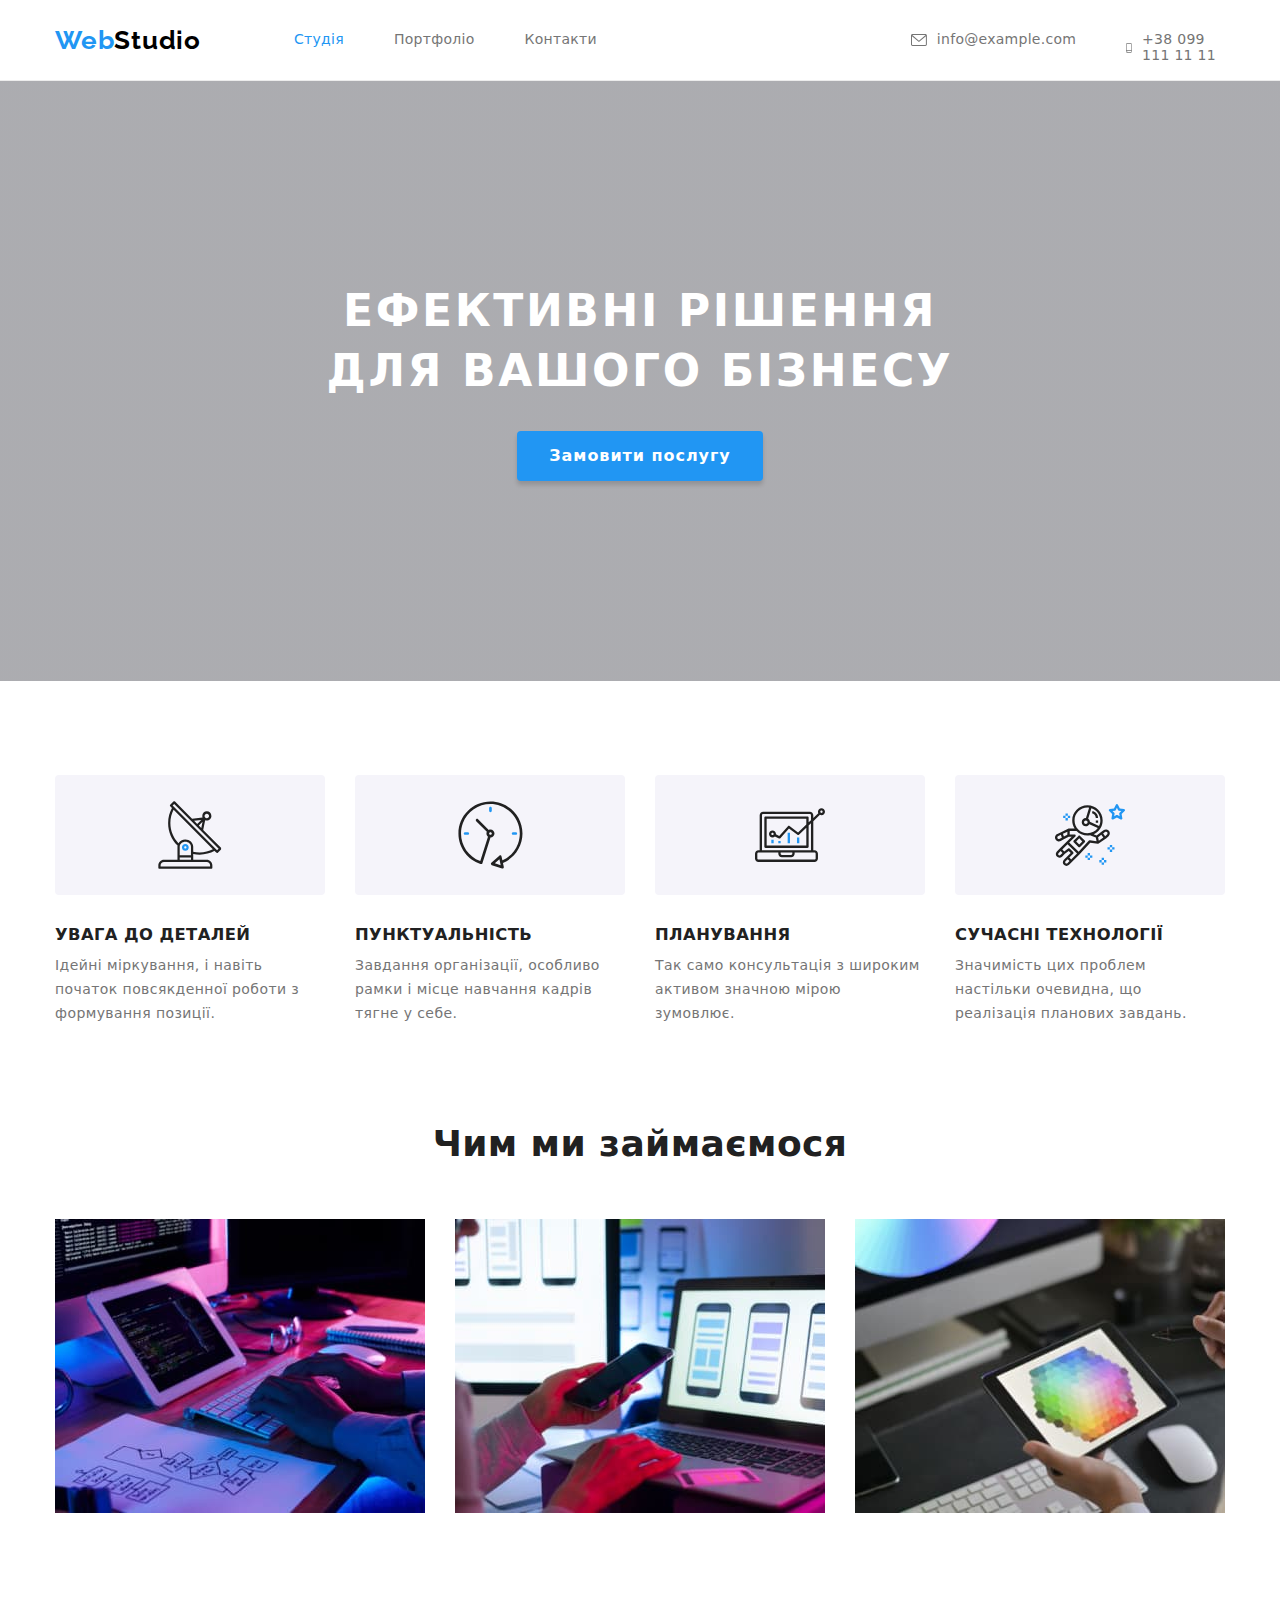
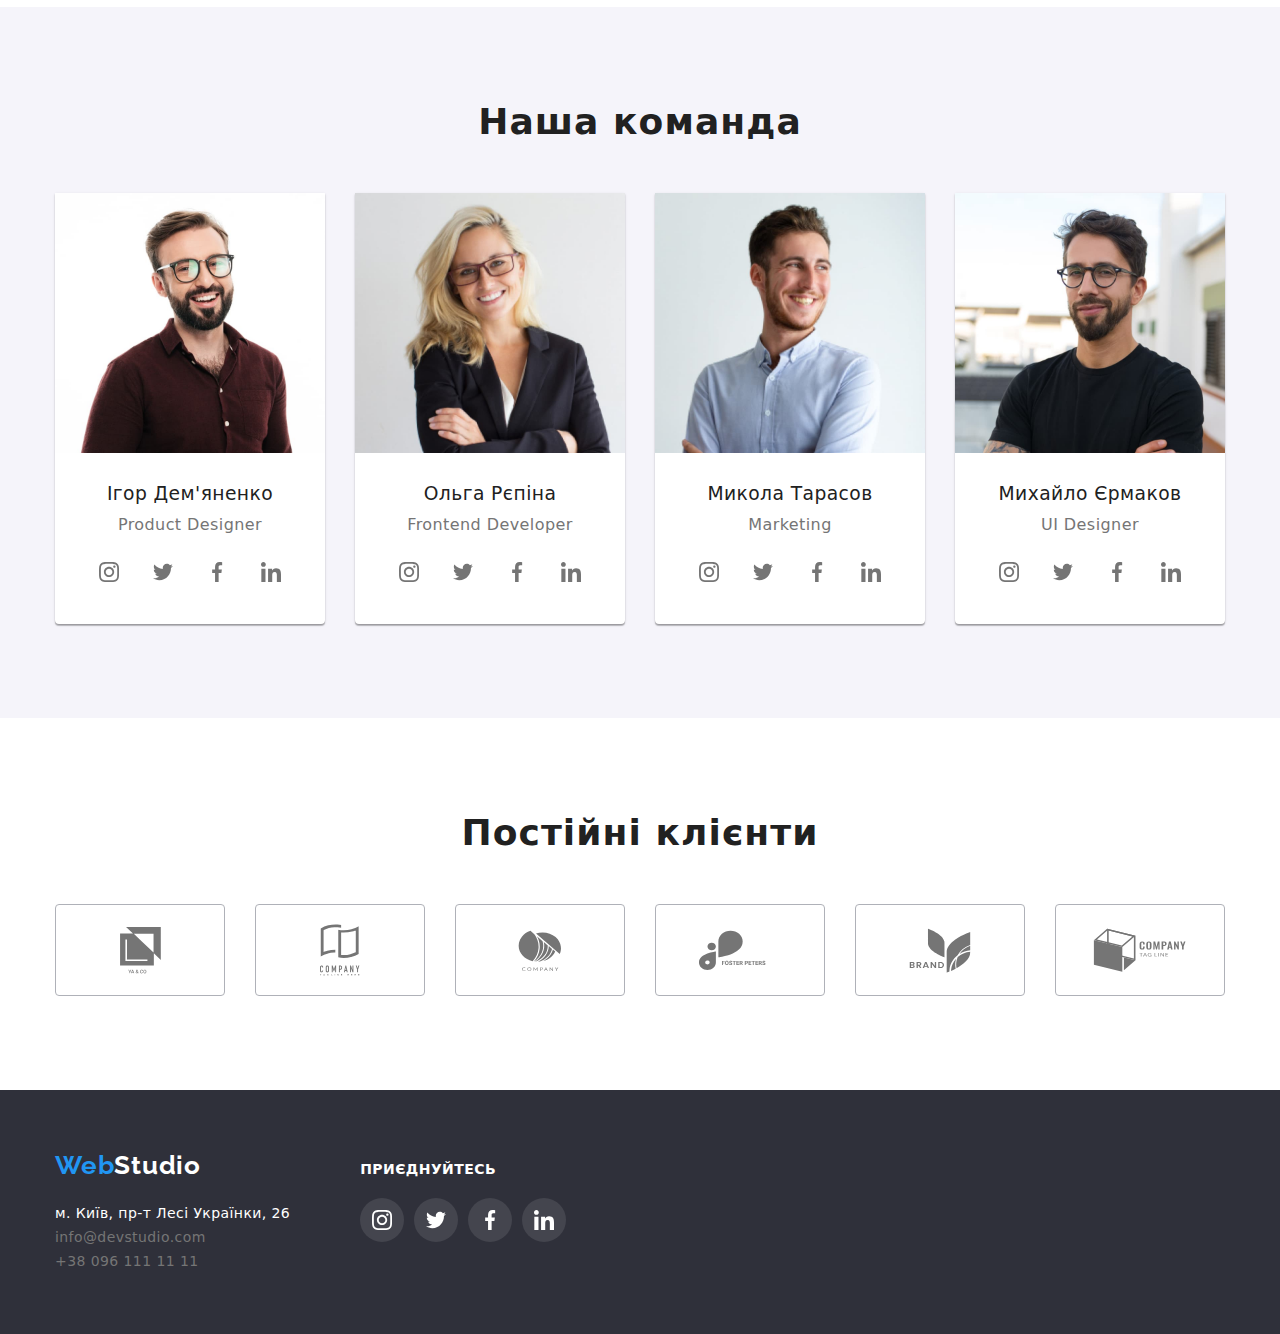
==== commit 7f7ade0b: "commit" ====
--- a/index.html
+++ b/index.html
@@ -52,7 +52,7 @@
                     <li class="adventages-list__item">
                         <div class="adventages-icon-bgc">
                             <svg class="adventages-icon" width="63.32" height="70">
-                                <use href="/Images/sprite.svg#icon-antena"icon-clock></use>
+                                <use href="./Images/sprite.svg#icon-antena"icon-clock></use>
                                     </svg>
                         </div class="adventages-icon-bgc">
                         <h3 class="adventages-list__name">УВАГА ДО ДЕТАЛЕЙ</h3>
@@ -61,7 +61,7 @@
                     <li class="adventages-list__item">
                          <div class="adventages-icon-bgc">
                              <svg class="adventages-icon" width="66.96" height="70">
-                                <use href="/Images/sprite.svg#icon-clock">  </use></svg>
+                                <use href="./Images/sprite.svg#icon-clock">  </use></svg>
                          </div>
                         <h3 class="adventages-list__name">ПУНКТУАЛЬНІСТЬ</h3>
                         <p class="adventages-list__text">Завдання організації, особливо рамки і місце навчання кадрів тягне у себе.</p>
@@ -69,7 +69,7 @@
                     <li class="adventages-list__item">
                          <div class="adventages-icon-bgc">
                              <svg class="adventages-icon" width="70" height="70">
-                                <use href="/Images/sprite.svg#icon-diagram"></use>
+                                <use href="./Images/sprite.svg#icon-diagram"></use>
                              </svg>
                          </div>
                         <h3 class="adventages-list__name">ПЛАНУВАННЯ</h3>
@@ -78,7 +78,7 @@
                     <li class="adventages-list__item">
                          <div class="adventages-icon-bgc">
                              <svg class="adventages-icon" width="70" height="70">
-                                <use href="/Images/sprite.svg#icon-astronaut"></use>
+                                <use href="./Images/sprite.svg#icon-astronaut"></use>
                              </svg>
                          </div>
                         <h3 class="adventages-list__name">СУЧАСНІ ТЕХНОЛОГІЇ</h3>
@@ -250,32 +250,32 @@
                 <ul class="clients-list">
                     <li class="clients-list__item">
                         <svg class="client-list__icon" width="41" height="46.7">
-                            <use href="/Images/sprite.svg#icon-client1"></use>
+                            <use href="./Images/sprite.svg#icon-client1"></use>
                         </svg>
                     </li>
                     <li class="clients-list__item">
                         <svg class="client-list__icon" width="40" height="52">
-                            <use href="/Images/sprite.svg#icon-client2"></use>
+                            <use href="./Images/sprite.svg#icon-client2"></use>
                         </svg>
                     </li>
                     <li class="clients-list__item">
                         <svg class="client-list__icon" width="43.46" height="41.18">
-                            <use href="/Images/sprite.svg#icon-client3"></use>
+                            <use href="./Images/sprite.svg#icon-client3"></use>
                         </svg>
                     </li>
                     <li class="clients-list__item">
                         <svg class="client-list__icon" width="84.44" height="40.62">
-                            <use href="/Images/sprite.svg#icon-client4"></use>
+                            <use href="./Images/sprite.svg#icon-client4"></use>
                         </svg>
                     </li>
                     <li class="clients-list__item">
                         <svg class="client-list__icon" width="62.54" height="45.43">
-                            <use href="/Images/sprite.svg#icon-client5"></use>
+                            <use href="./Images/sprite.svg#icon-client5"></use>
                         </svg>
                     </li>
                     <li class="clients-list__item">
                         <svg class="client-list__icon" width="93.79" height="43.94">
-                            <use href="/Images/sprite.svg#icon-client6"></use>
+                            <use href="./Images/sprite.svg#icon-client6"></use>
                         </svg>
                     </li>
                 </ul>
--- a/css/main.css
+++ b/css/main.css
@@ -157,7 +157,7 @@
     background: linear-gradient(
         rgba(47, 48, 58, 0.4),
         rgba(47, 48, 58, 0.4)
-      ), url(/Images/bgc-hero.jpg);
+      ), url(./Images/bgc-hero.jpg);
     background-size: cover;
 }
 
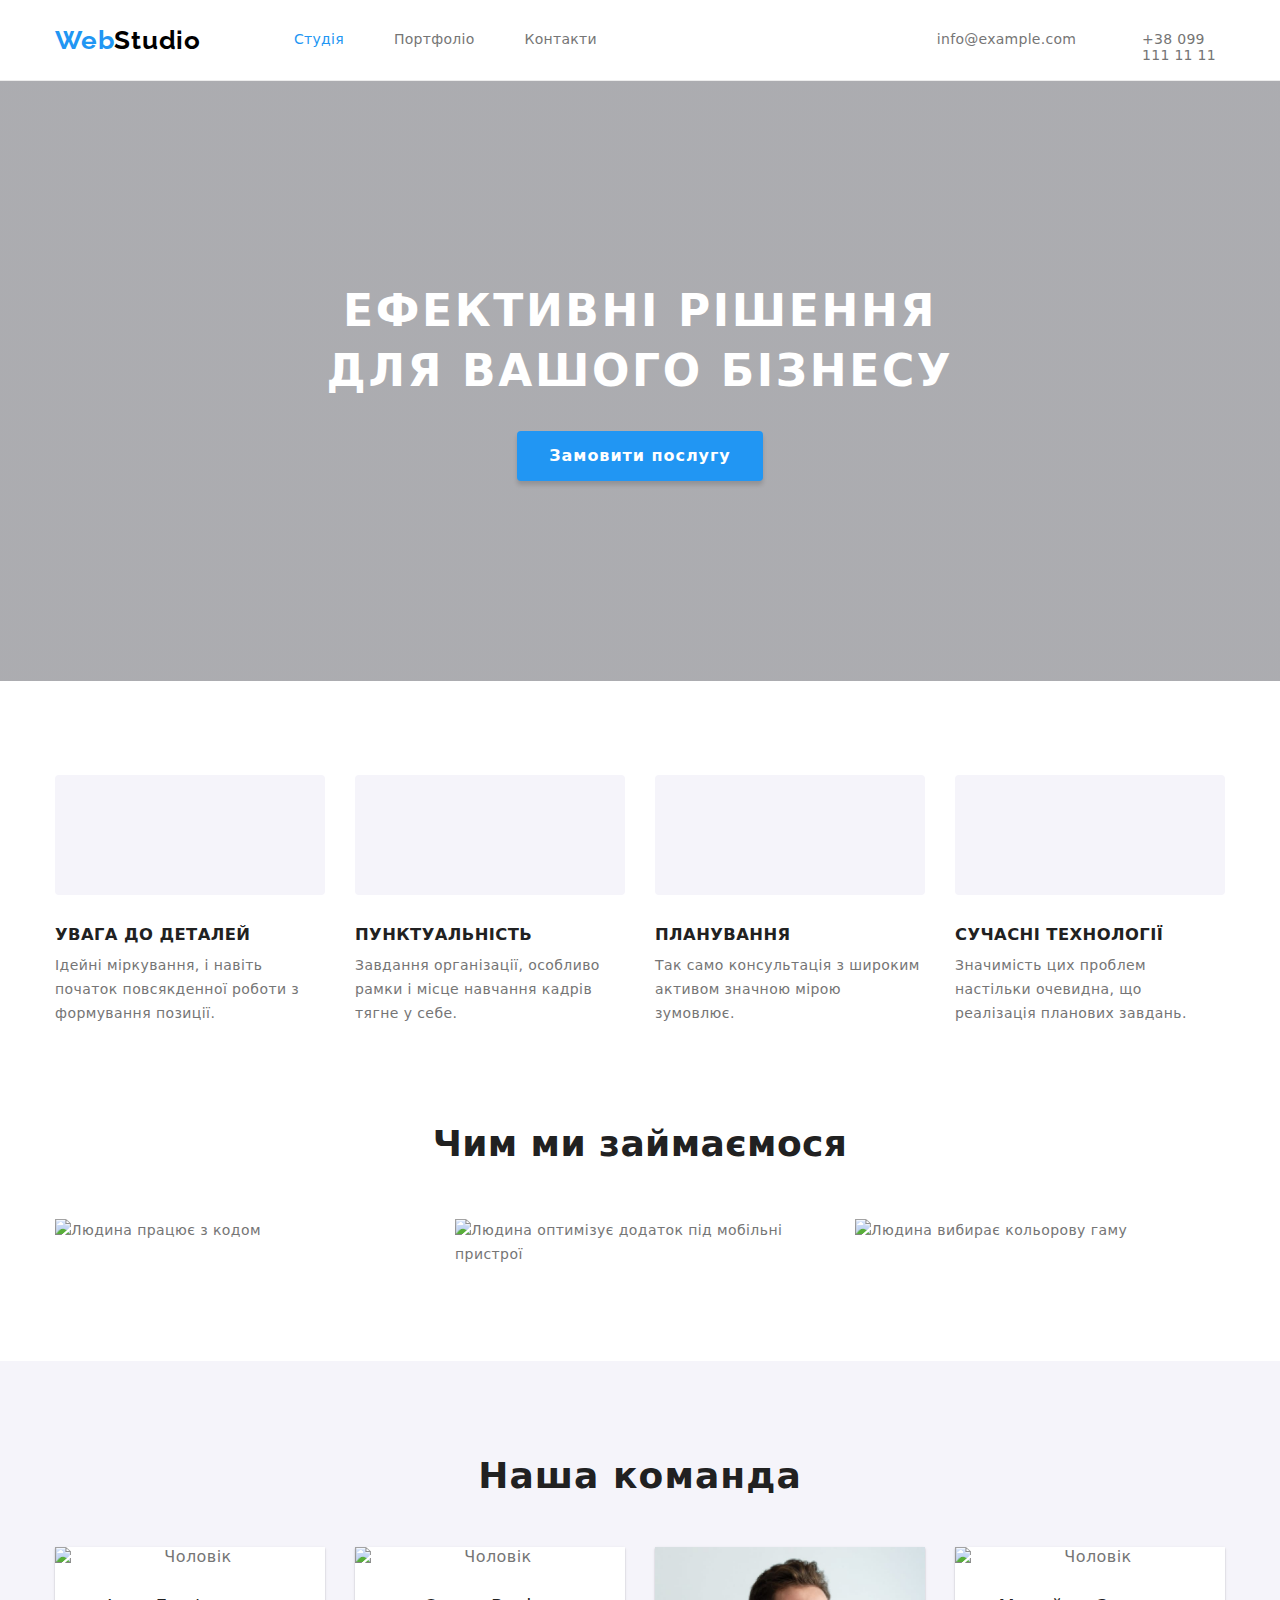
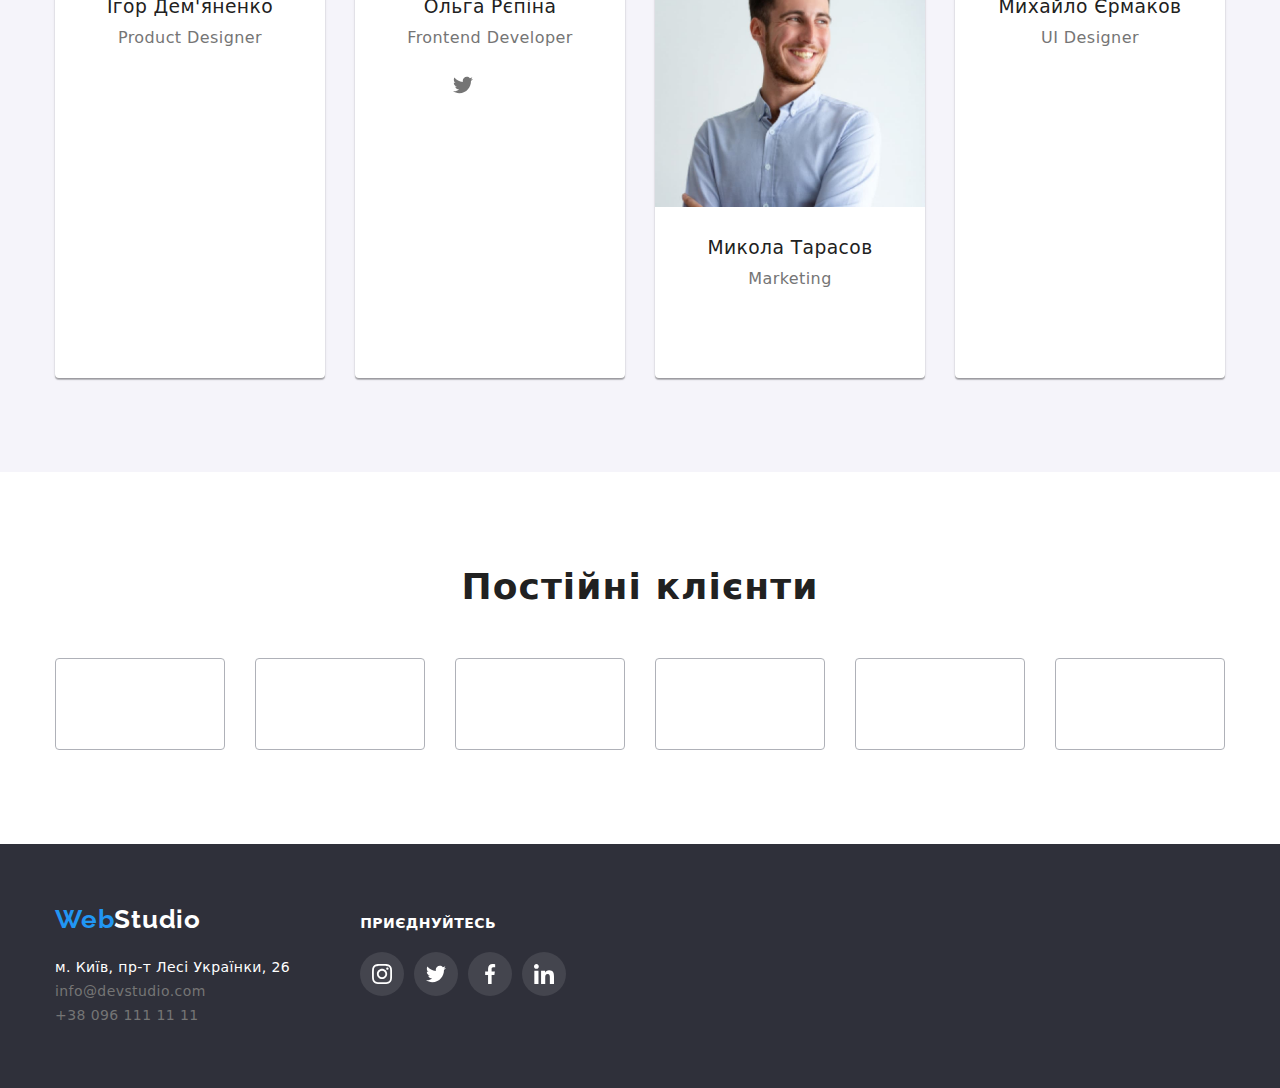
==== commit 3946c270: "commit" ====
--- a/index.html
+++ b/index.html
@@ -27,12 +27,12 @@
             <ul class="auth-nav__list">
                     <li class="auth-nav__item"><a class="auth-nav__link" href="mailto:info@example.com">
                         <svg class="auth-nav__envelope-icon" width="16" height="12">
-                            <use href="./Images/sprite.svg#icon-envelope"></use>
+                            <use href="./images/sprite.svg#icon-envelope"></use>
                         </svg>
                         info@example.com</a></li>
                     <li class="auth-nav__item"><a class="auth-nav__link" href="tel:+380991111111"> 
                         <svg class="auth-nav__smartphone-icon" width="10" height="16">
-                            <use href="./Images/sprite.svg#icon-smartphone"></use>
+                            <use href="./images/sprite.svg#icon-smartphone"></use>
                         </svg>
                         +38 099 111 11 11</a></li>
             </ul>
@@ -52,7 +52,7 @@
                     <li class="adventages-list__item">
                         <div class="adventages-icon-bgc">
                             <svg class="adventages-icon" width="63.32" height="70">
-                                <use href="./Images/sprite.svg#icon-antena"icon-clock></use>
+                                <use href="./images/sprite.svg#icon-antena"icon-clock></use>
                                     </svg>
                         </div class="adventages-icon-bgc">
                         <h3 class="adventages-list__name">УВАГА ДО ДЕТАЛЕЙ</h3>
@@ -61,7 +61,7 @@
                     <li class="adventages-list__item">
                          <div class="adventages-icon-bgc">
                              <svg class="adventages-icon" width="66.96" height="70">
-                                <use href="./Images/sprite.svg#icon-clock">  </use></svg>
+                                <use href="./images/sprite.svg#icon-clock">  </use></svg>
                          </div>
                         <h3 class="adventages-list__name">ПУНКТУАЛЬНІСТЬ</h3>
                         <p class="adventages-list__text">Завдання організації, особливо рамки і місце навчання кадрів тягне у себе.</p>
@@ -69,7 +69,7 @@
                     <li class="adventages-list__item">
                          <div class="adventages-icon-bgc">
                              <svg class="adventages-icon" width="70" height="70">
-                                <use href="./Images/sprite.svg#icon-diagram"></use>
+                                <use href="./images/sprite.svg#icon-diagram"></use>
                              </svg>
                          </div>
                         <h3 class="adventages-list__name">ПЛАНУВАННЯ</h3>
@@ -78,7 +78,7 @@
                     <li class="adventages-list__item">
                          <div class="adventages-icon-bgc">
                              <svg class="adventages-icon" width="70" height="70">
-                                <use href="./Images/sprite.svg#icon-astronaut"></use>
+                                <use href="./images/sprite.svg#icon-astronaut"></use>
                              </svg>
                          </div>
                         <h3 class="adventages-list__name">СУЧАСНІ ТЕХНОЛОГІЇ</h3>
@@ -91,9 +91,9 @@
                 <div class="conteiner">
                 <h2 class="work-title">Чим ми займаємося</h2>
                 <ul class="work-list">
-                    <li class="work-item"><img src="./Images/ЧимМиЗаймаємось1.jpg" width="370px" alt="Людина працює з кодом"></li>
-                    <li class="work-item"><img src="./Images/ЧимМиЗаймаємось2.jpg" width="370px" alt="Людина оптимізує додаток під мобільні пристрої"></li>
-                    <li class="work-item"><img src="./Images/ЧимМиЗаймаємось3.jpg" width="370px" alt="Людина вибирає кольорову гаму"></li>
+                    <li class="work-item"><img src="./images/ЧимМиЗаймаємось1.jpg" width="370px" alt="Людина працює з кодом"></li>
+                    <li class="work-item"><img src="./images/ЧимМиЗаймаємось2.jpg" width="370px" alt="Людина оптимізує додаток під мобільні пристрої"></li>
+                    <li class="work-item"><img src="./images/ЧимМиЗаймаємось3.jpg" width="370px" alt="Людина вибирає кольорову гаму"></li>
                 </ul>
             </div>
             </section>
@@ -102,49 +102,49 @@
                 <h2 class="team-title">Наша команда</h2>
                 <ul class="team-list">
                    <li class="team-card">
-                        <img class="team-card__item" src="./Images/Ігор.jpg" width="270px" alt="Чоловік">
+                        <img class="team-card__item" src="./images/Ігор.jpg" width="270px" alt="Чоловік">
                         <h3 class="team-card__name">Ігор Дем'яненко</h3>
                         <p class="team-card__text">Product Designer</p>
                         <ul class="social-link__list">
                             <li class="social-link">
                                 <a class="social-link__item" href="https://www.instagram.com/">
                                     <svg class="social-link__icon"  width="20" height="20">
-                                        <use href="./Images/sprite.svg#icon-instagram"></use>
+                                        <use href="./images/sprite.svg#icon-instagram"></use>
                                     </svg>
                                 </a>
                             </li>
                             <li class="social-link">
                                 <a class="social-link__item" href="https://twitter.com/">
                                     <svg class="social-link__icon" width="20" height="20">
-                                        <use href="./Images/sprite.svg#icon-twitter"></use>
+                                        <use href="./images/sprite.svg#icon-twitter"></use>
                                     </svg>
                                 </a>
                             </li>
                             <li class="social-link">
                                 <a class="social-link__item" href="https://uk-ua.facebook.com/">
                                     <svg class="social-link__icon" width="20" height="20">
-                                        <use href="./Images/sprite.svg#icon-facebook"></use>
+                                        <use href="./images/sprite.svg#icon-facebook"></use>
                                     </svg>
                                 </a>
                             </li>
                             <li class="social-link">
                                 <a class="social-link__item" href="https://ua.linkedin.com/">
                                     <svg class="social-link__icon" width="20" height="20"">
-                                        <use href="./Images/sprite.svg#icon-linkedin"></use>
+                                        <use href="./images/sprite.svg#icon-linkedin"></use>
                                     </svg>
                                 </a>
                             </li>
                         </ul>
                     </li>
                     <li class="team-card">
-                        <img class="team-card__item" src="./Images/Ольга.jpg" width="270px" alt="Чоловік">
+                        <img class="team-card__item" src="./images/Ольга.jpg" width="270px" alt="Чоловік">
                         <h3 class="team-card__name">Ольга Рєпіна</h3>
                         <p class="team-card__text">Frontend Developer</p>
                         <ul class="social-link__list">
                             <li class="social-link">
                                 <a class="social-link__item" href="https://www.instagram.com/">
                                     <svg class="social-link__icon"  width="20" height="20">
-                                        <use href="./Images/sprite.svg#icon-instagram"></use>
+                                        <use href="./images/sprite.svg#icon-instagram"></use>
                                     </svg>
                                 </a>
                             </li>
@@ -158,14 +158,14 @@
                             <li class="social-link">
                                 <a class="social-link__item" href="https://uk-ua.facebook.com/">
                                     <svg class="social-link__icon" width="20" height="20">
-                                        <use href="./Images/sprite.svg#icon-facebook"></use>
+                                        <use href="./images/sprite.svg#icon-facebook"></use>
                                     </svg>
                                 </a>
                             </li>
                             <li class="social-link">
                                 <a class="social-link__item" href="https://ua.linkedin.com/">
                                     <svg class="social-link__icon" width="20" height="20"">
-                                        <use href="./Images/sprite.svg#icon-linkedin"></use>
+                                        <use href="./images/sprite.svg#icon-linkedin"></use>
                                     </svg>
                                 </a>
                             </li>
@@ -179,63 +179,63 @@
                             <li class="social-link">
                                 <a class="social-link__item" href="https://www.instagram.com/">
                                     <svg class="social-link__icon"  width="20" height="20">
-                                        <use href="./Images/sprite.svg#icon-instagram"></use>
+                                        <use href="./images/sprite.svg#icon-instagram"></use>
                                     </svg>
                                 </a>
                             </li>
                             <li class="social-link">
                                 <a class="social-link__item" href="https://twitter.com/">
                                     <svg class="social-link__icon" width="20" height="20">
-                                        <use href="./Images/sprite.svg#icon-twitter"></use>
+                                        <use href="./images/sprite.svg#icon-twitter"></use>
                                     </svg>
                                 </a>
                             </li>
                             <li class="social-link">
                                 <a class="social-link__item" href="https://uk-ua.facebook.com/">
                                     <svg class="social-link__icon" width="20" height="20">
-                                        <use href="./Images/sprite.svg#icon-facebook"></use>
+                                        <use href="./images/sprite.svg#icon-facebook"></use>
                                     </svg>
                                 </a>
                             </li>
                             <li class="social-link">
                                 <a class="social-link__item" href="https://ua.linkedin.com/">
                                     <svg class="social-link__icon" width="20" height="20"">
-                                        <use href="./Images/sprite.svg#icon-linkedin"></use>
+                                        <use href="./images/sprite.svg#icon-linkedin"></use>
                                     </svg>
                                 </a>
                             </li>
                         </ul>
                     </li>
                     <li class="team-card">
-                        <img class="team-card__item" src="./Images/Михайло.jpg" width="270px" alt="Чоловік">
+                        <img class="team-card__item" src="./images/Михайло.jpg" width="270px" alt="Чоловік">
                         <h3 class="team-card__name">Михайло Єрмаков</h3>
                         <p class="team-card__text">UI Designer</p>
                         <ul class="social-link__list">
                             <li class="social-link">
                                 <a class="social-link__item" href="https://www.instagram.com/">
                                     <svg class="social-link__icon"  width="20" height="20">
-                                        <use href="./Images/sprite.svg#icon-instagram"></use>
+                                        <use href="./images/sprite.svg#icon-instagram"></use>
                                     </svg>
                                 </a>
                             </li>
                             <li class="social-link">
                                 <a class="social-link__item" href="https://twitter.com/">
                                     <svg class="social-link__icon" width="20" height="20">
-                                        <use href="./Images/sprite.svg#icon-twitter"></use>
+                                        <use href="./images/sprite.svg#icon-twitter"></use>
                                     </svg>
                                 </a>
                             </li>
                             <li class="social-link">
                                 <a class="social-link__item" href="https://uk-ua.facebook.com/">
                                     <svg class="social-link__icon" width="20" height="20">
-                                        <use href="./Images/sprite.svg#icon-facebook"></use>
+                                        <use href="./images/sprite.svg#icon-facebook"></use>
                                     </svg>
                                 </a>
                             </li>
                             <li class="social-link">
                                 <a class="social-link__item" href="https://ua.linkedin.com/">
                                     <svg class="social-link__icon" width="20" height="20"">
-                                        <use href="./Images/sprite.svg#icon-linkedin"></use>
+                                        <use href="./images/sprite.svg#icon-linkedin"></use>
                                     </svg>
                                 </a>
                             </li>
@@ -250,32 +250,32 @@
                 <ul class="clients-list">
                     <li class="clients-list__item">
                         <svg class="client-list__icon" width="41" height="46.7">
-                            <use href="./Images/sprite.svg#icon-client1"></use>
+                            <use href="./images/sprite.svg#icon-client1"></use>
                         </svg>
                     </li>
                     <li class="clients-list__item">
                         <svg class="client-list__icon" width="40" height="52">
-                            <use href="./Images/sprite.svg#icon-client2"></use>
+                            <use href="./images/sprite.svg#icon-client2"></use>
                         </svg>
                     </li>
                     <li class="clients-list__item">
                         <svg class="client-list__icon" width="43.46" height="41.18">
-                            <use href="./Images/sprite.svg#icon-client3"></use>
+                            <use href="./images/sprite.svg#icon-client3"></use>
                         </svg>
                     </li>
                     <li class="clients-list__item">
                         <svg class="client-list__icon" width="84.44" height="40.62">
-                            <use href="./Images/sprite.svg#icon-client4"></use>
+                            <use href="./images/sprite.svg#icon-client4"></use>
                         </svg>
                     </li>
                     <li class="clients-list__item">
                         <svg class="client-list__icon" width="62.54" height="45.43">
-                            <use href="./Images/sprite.svg#icon-client5"></use>
+                            <use href="./images/sprite.svg#icon-client5"></use>
                         </svg>
                     </li>
                     <li class="clients-list__item">
                         <svg class="client-list__icon" width="93.79" height="43.94">
-                            <use href="./Images/sprite.svg#icon-client6"></use>
+                            <use href="./images/sprite.svg#icon-client6"></use>
                         </svg>
                     </li>
                 </ul>
--- a/css/main.css
+++ b/css/main.css
@@ -157,7 +157,7 @@
     background: linear-gradient(
         rgba(47, 48, 58, 0.4),
         rgba(47, 48, 58, 0.4)
-      ), url(./Images/bgc-hero.jpg);
+      ), url(./images/bgc-hero.jpg);
     background-size: cover;
 }
 
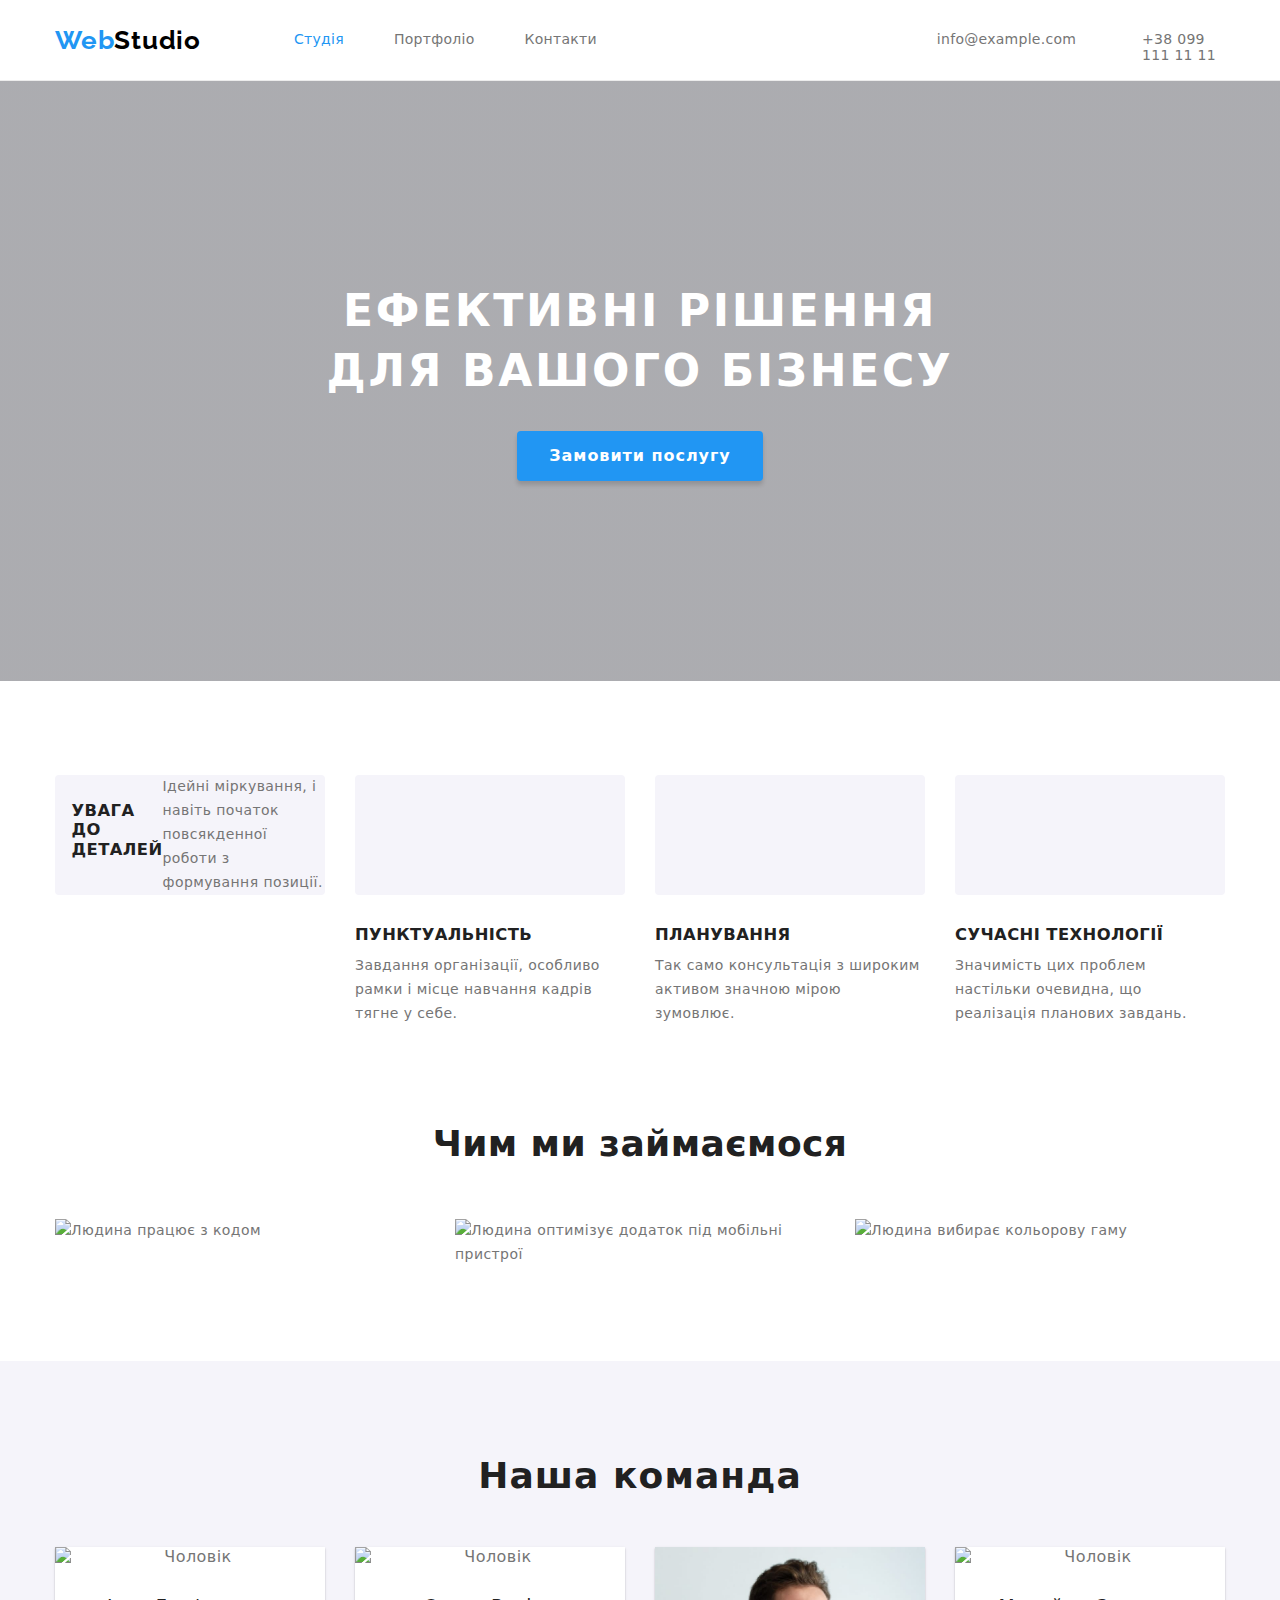
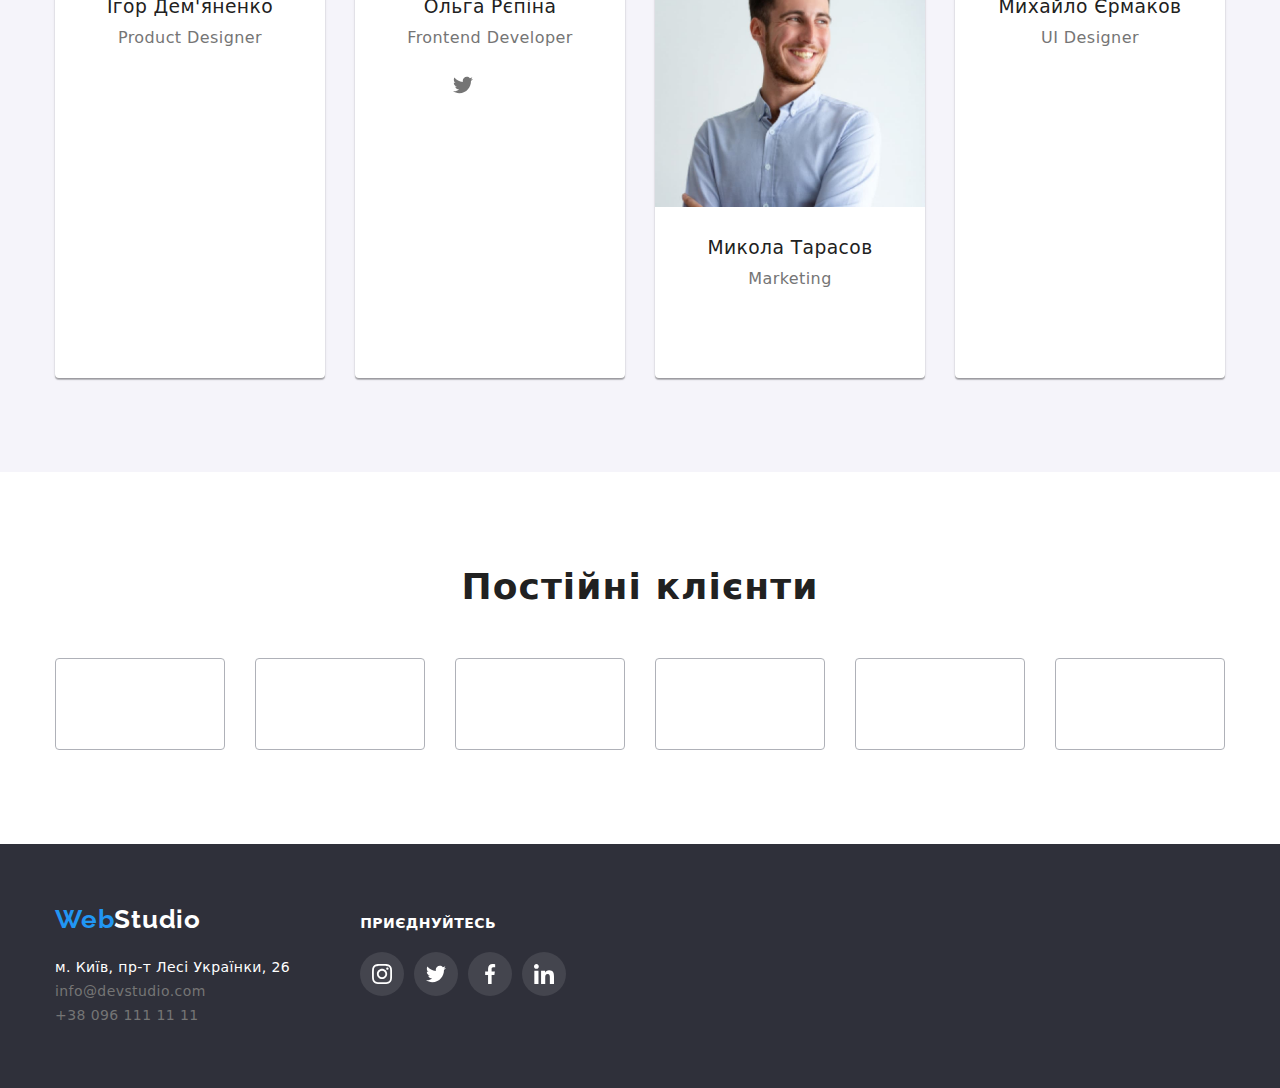
==== commit 709027a1: "commit" ====
--- a/index.html
+++ b/index.html
@@ -52,11 +52,11 @@
                     <li class="adventages-list__item">
                         <div class="adventages-icon-bgc">
                             <svg class="adventages-icon" width="63.32" height="70">
-                                <use href="./images/sprite.svg#icon-antena"icon-clock></use>
-                                    </svg>
-                        </div class="adventages-icon-bgc">
+                                <use href="./images/sprite.svg#icon-antena"></use>
+                                    </svg>
                         <h3 class="adventages-list__name">УВАГА ДО ДЕТАЛЕЙ</h3>
                         <p class="adventages-list__text">Ідейні міркування, і навіть початок повсякденної роботи з формування позиції.</p>
+                    </div>
                     </li>
                     <li class="adventages-list__item">
                          <div class="adventages-icon-bgc">
@@ -129,7 +129,7 @@
                             </li>
                             <li class="social-link">
                                 <a class="social-link__item" href="https://ua.linkedin.com/">
-                                    <svg class="social-link__icon" width="20" height="20"">
+                                    <svg class="social-link__icon" width="20" height="20">
                                         <use href="./images/sprite.svg#icon-linkedin"></use>
                                     </svg>
                                 </a>
@@ -164,7 +164,7 @@
                             </li>
                             <li class="social-link">
                                 <a class="social-link__item" href="https://ua.linkedin.com/">
-                                    <svg class="social-link__icon" width="20" height="20"">
+                                    <svg class="social-link__icon" width="20" height="20">
                                         <use href="./images/sprite.svg#icon-linkedin"></use>
                                     </svg>
                                 </a>
@@ -199,7 +199,7 @@
                             </li>
                             <li class="social-link">
                                 <a class="social-link__item" href="https://ua.linkedin.com/">
-                                    <svg class="social-link__icon" width="20" height="20"">
+                                    <svg class="social-link__icon" width="20" height="20">
                                         <use href="./images/sprite.svg#icon-linkedin"></use>
                                     </svg>
                                 </a>
@@ -234,7 +234,7 @@
                             </li>
                             <li class="social-link">
                                 <a class="social-link__item" href="https://ua.linkedin.com/">
-                                    <svg class="social-link__icon" width="20" height="20"">
+                                    <svg class="social-link__icon" width="20" height="20">
                                         <use href="./images/sprite.svg#icon-linkedin"></use>
                                     </svg>
                                 </a>
@@ -288,7 +288,7 @@
             <a href="./index.html" class="footer-logo__link"><span>Web</span>Studio</a>
             <address class="footer-address__list"> 
             <ul>
-               <li><a class="footer-address__link map" href="Google map" target="_blank"> м. Київ, пр-т Лесі Українки, 26</a> </li>
+               <li><a class="footer-address__link map" href="Googlemap" target="_blank"> м. Київ, пр-т Лесі Українки, 26</a> </li>
                <li><a class="footer-address__link" href="mailto:info@devstudio.com">info@devstudio.com</a> </li>
                <li><a class="footer-address__link" href="tel:+380961111111">  +38 096 111 11 11</a></li>
             </ul>
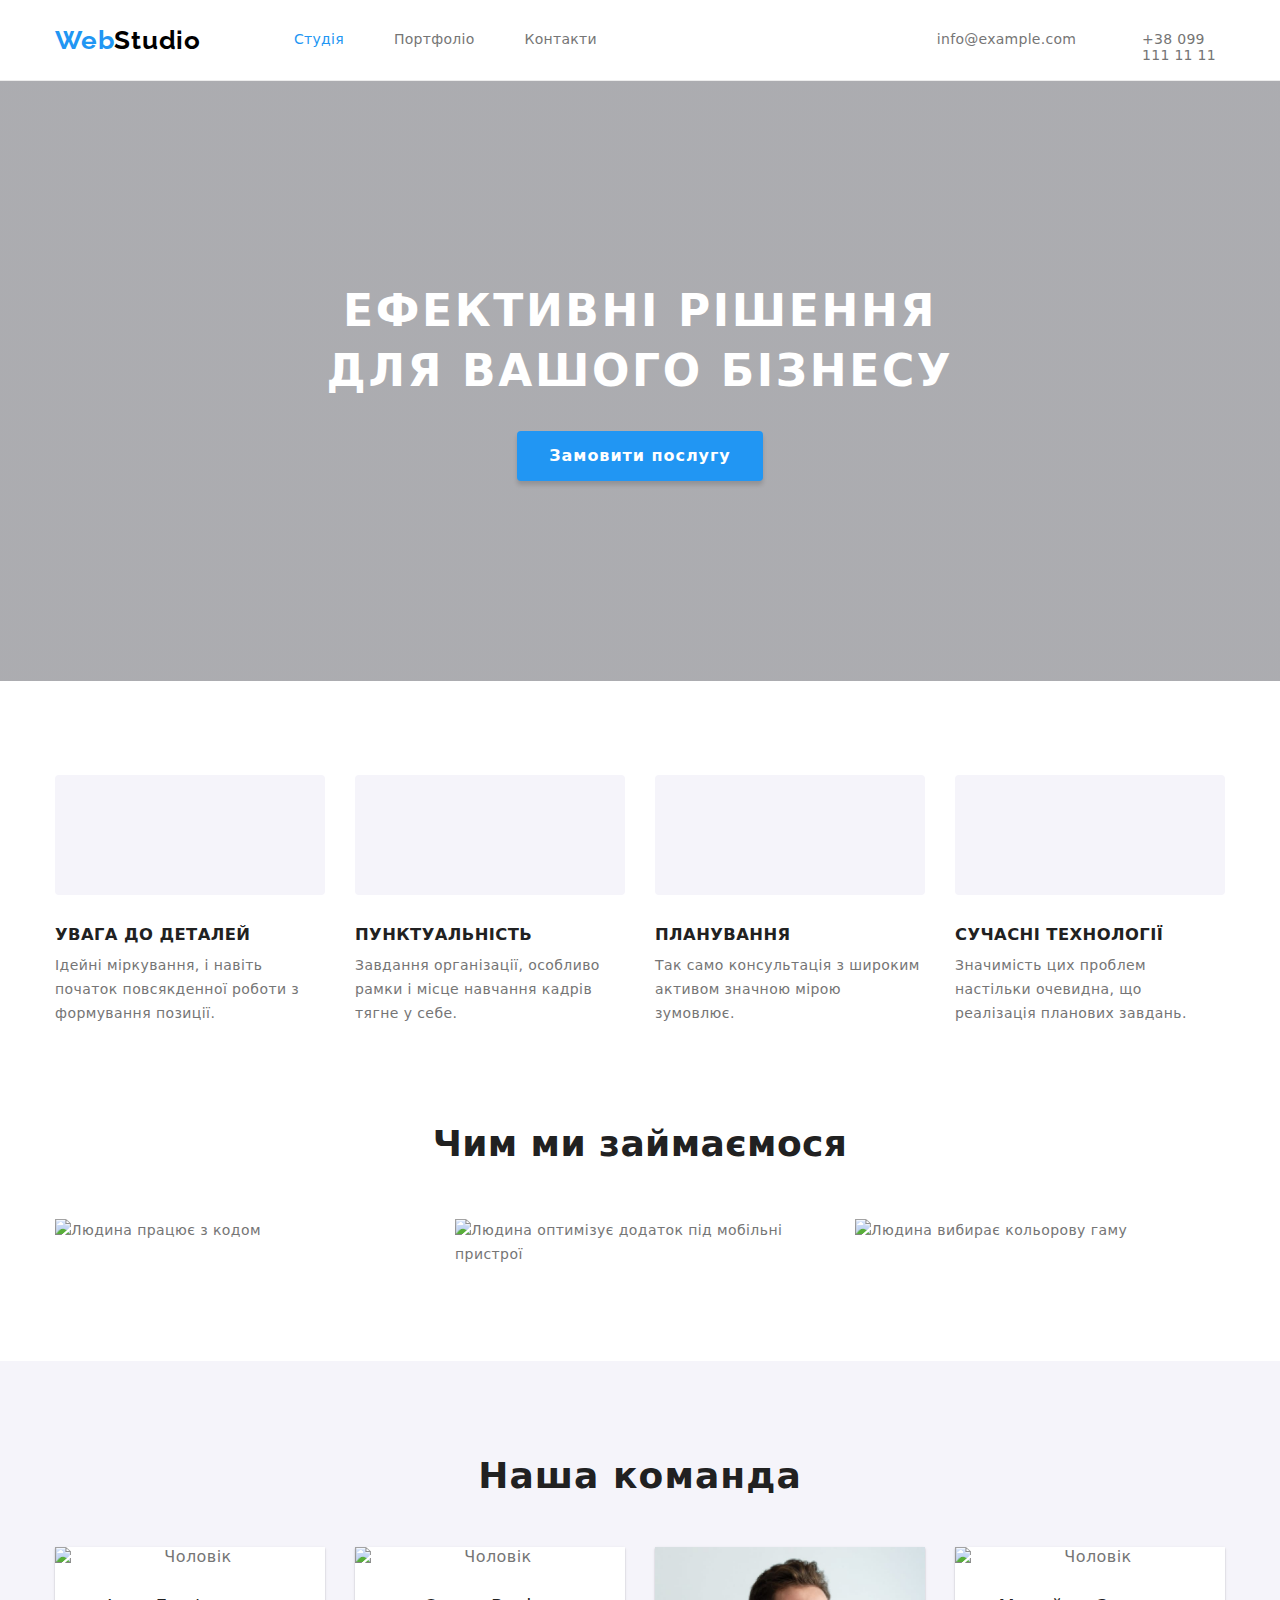
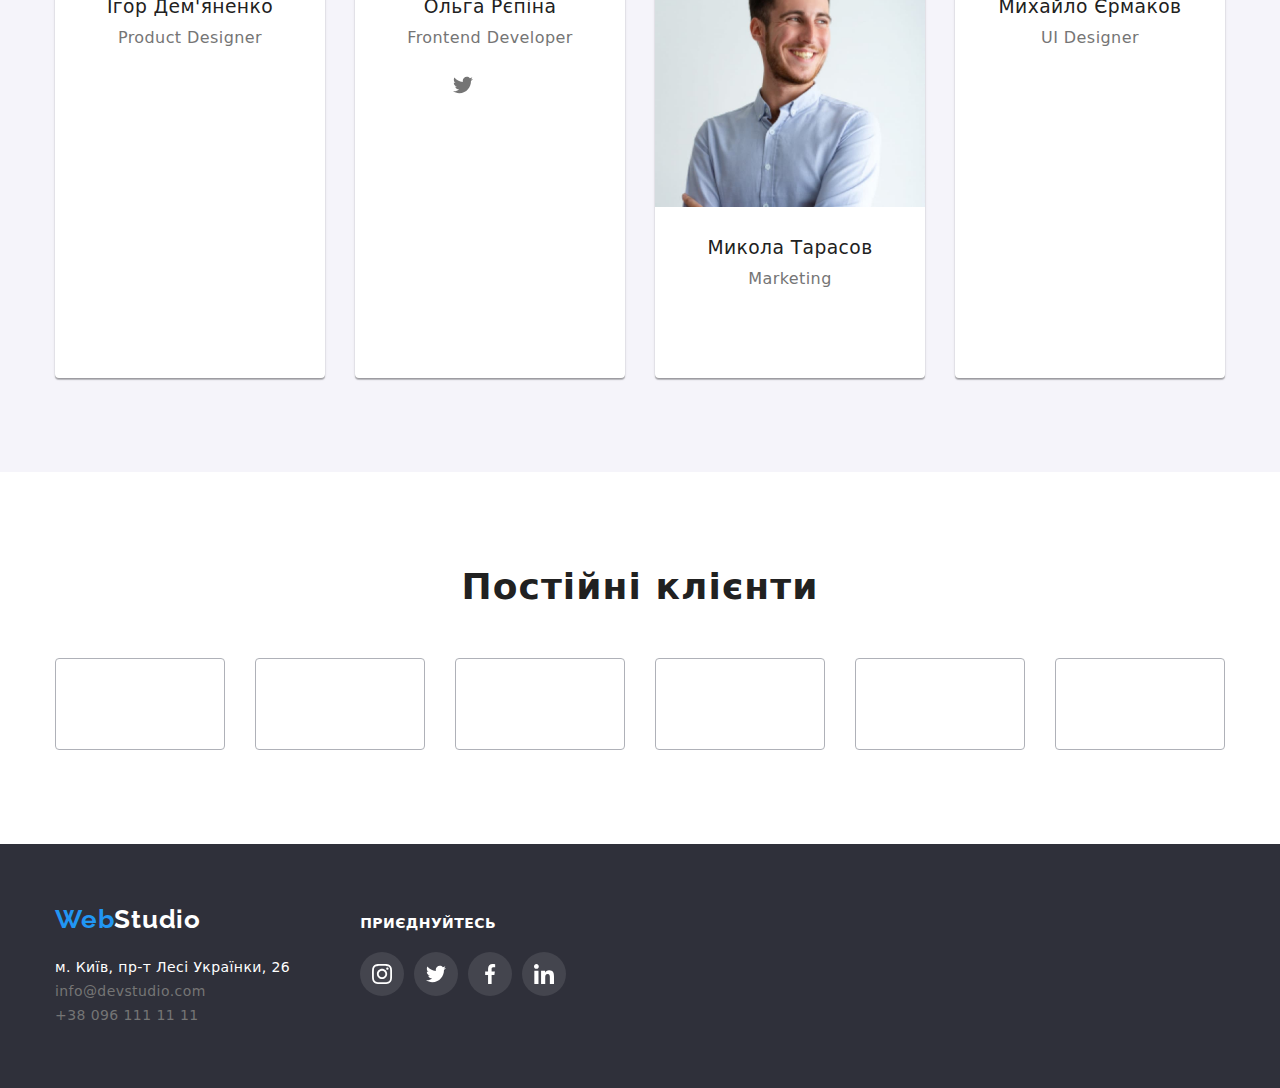
==== commit eefea74c: "commit" ====
--- a/index.html
+++ b/index.html
@@ -54,9 +54,9 @@
                             <svg class="adventages-icon" width="63.32" height="70">
                                 <use href="./images/sprite.svg#icon-antena"></use>
                                     </svg>
+                        </div>
                         <h3 class="adventages-list__name">УВАГА ДО ДЕТАЛЕЙ</h3>
                         <p class="adventages-list__text">Ідейні міркування, і навіть початок повсякденної роботи з формування позиції.</p>
-                    </div>
                     </li>
                     <li class="adventages-list__item">
                          <div class="adventages-icon-bgc">
--- a/css/main.css
+++ b/css/main.css
@@ -157,7 +157,7 @@
     background: linear-gradient(
         rgba(47, 48, 58, 0.4),
         rgba(47, 48, 58, 0.4)
-      ), url(./images/bgc-hero.jpg);
+      ), url(/images/bgc-hero.jpg);
     background-size: cover;
 }
 
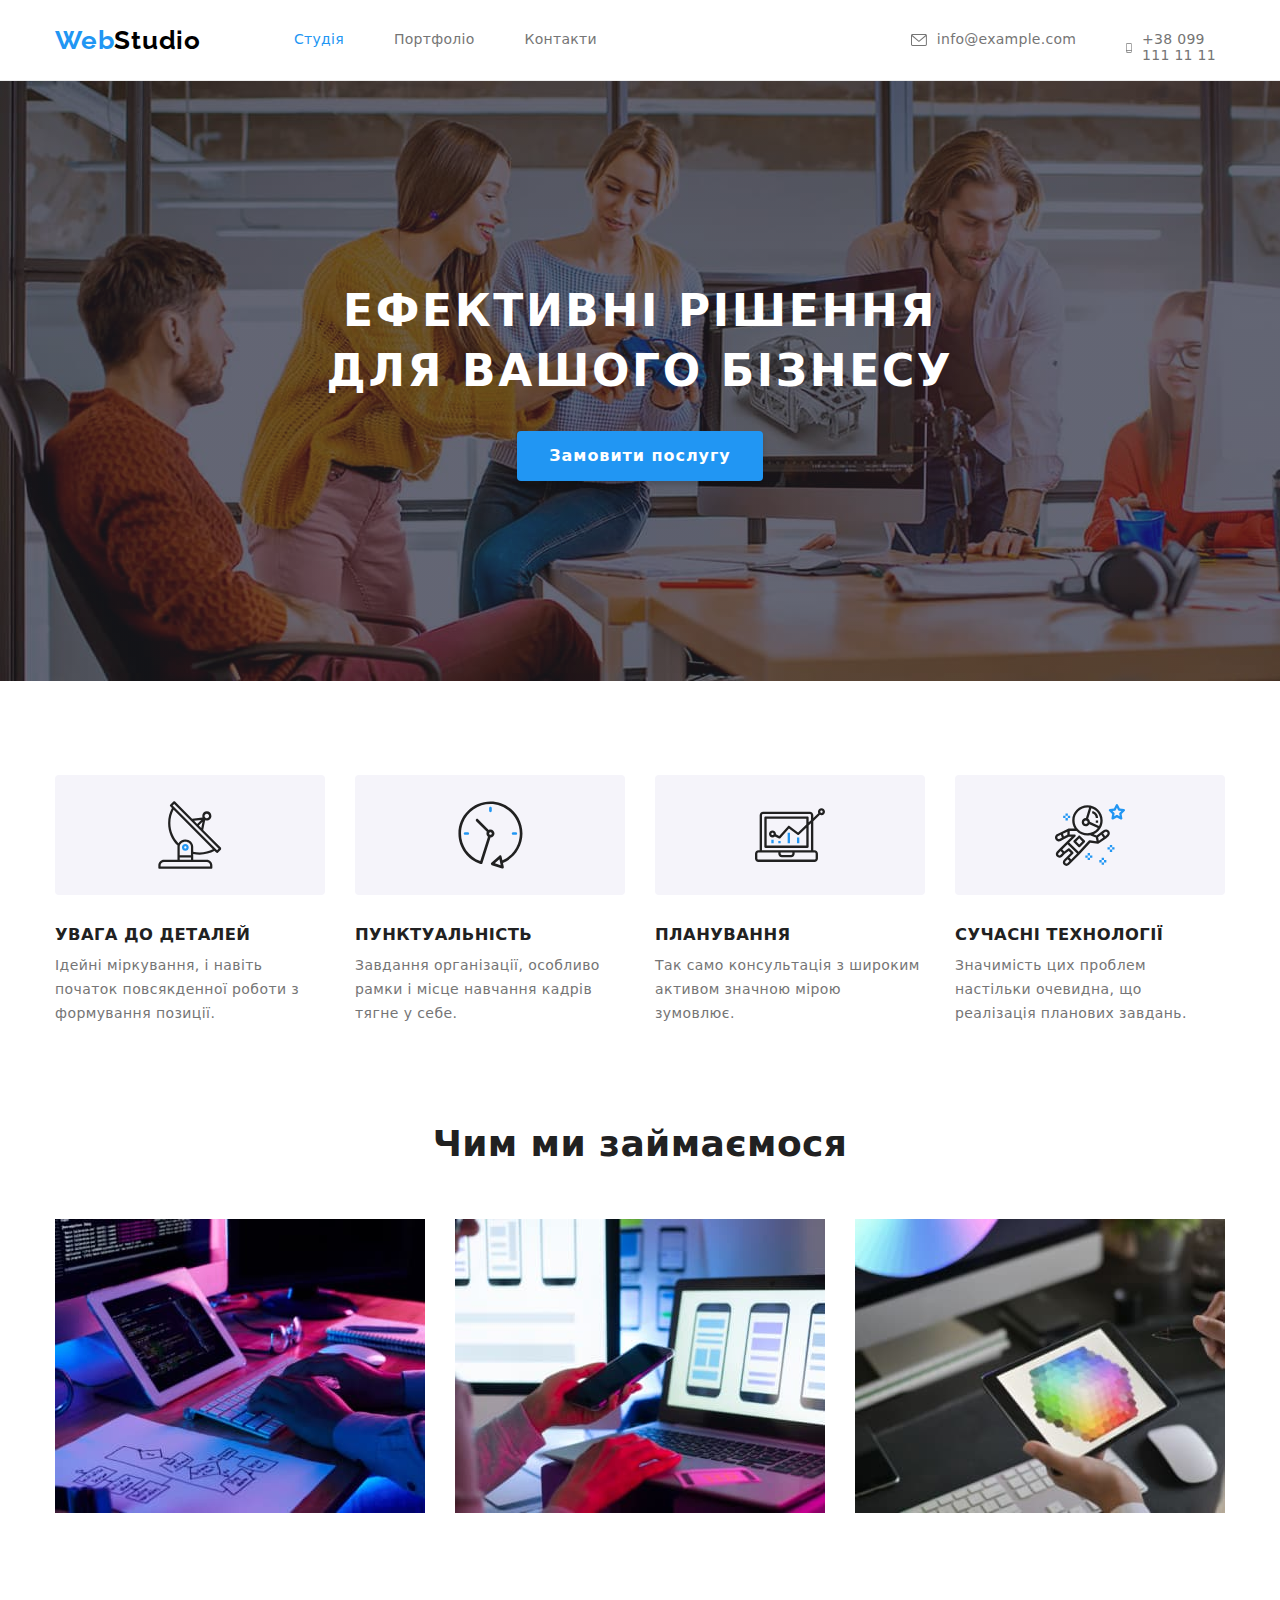
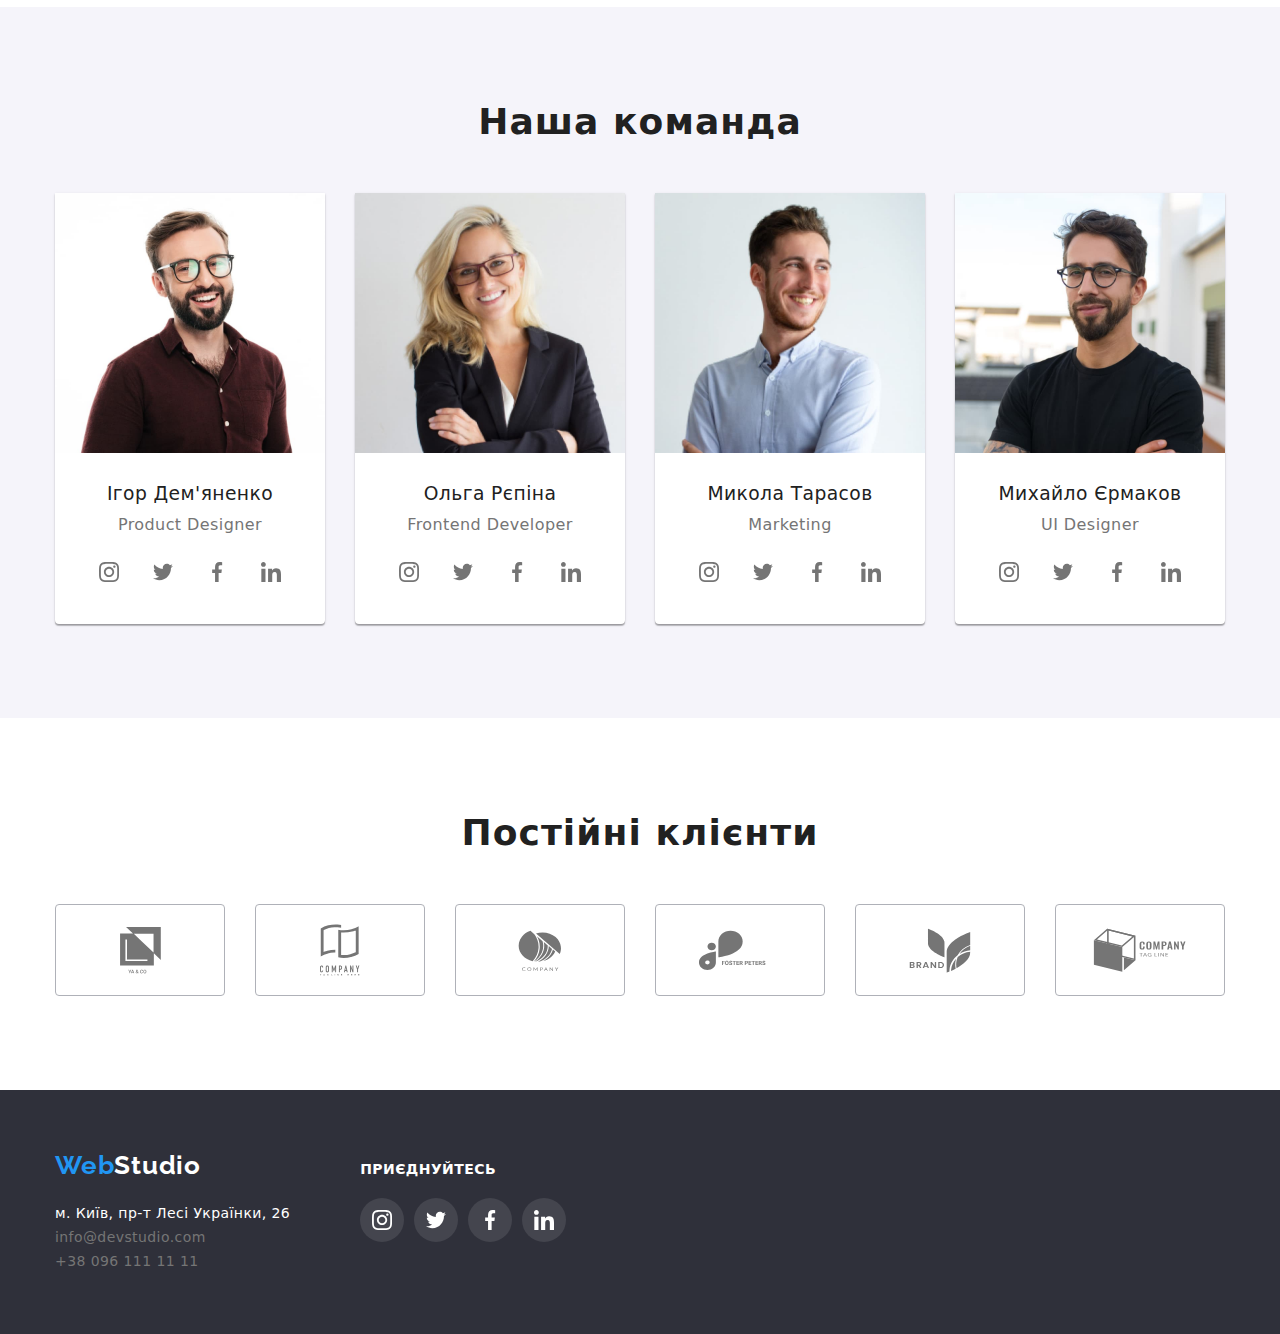
==== commit e616a4cb: "commiy" ====
--- a/index.html
+++ b/index.html
@@ -172,7 +172,7 @@
                         </ul>
                     </li>
                     <li class="team-card">
-                        <img class="team-card__item" src="./Images/Микола.jpg" width="270px" alt="Чоловік">
+                        <img class="team-card__item" src="./images/Микола.jpg" width="270px" alt="Чоловік">
                         <h3 class="team-card__name">Микола Тарасов</h3>
                         <p class="team-card__text">Marketing</p>
                         <ul class="social-link__list">
--- a/css/main.css
+++ b/css/main.css
@@ -157,7 +157,7 @@
     background: linear-gradient(
         rgba(47, 48, 58, 0.4),
         rgba(47, 48, 58, 0.4)
-      ), url(/images/bgc-hero.jpg);
+      ), url(../images/bgc-hero.jpg);
     background-size: cover;
 }
 
